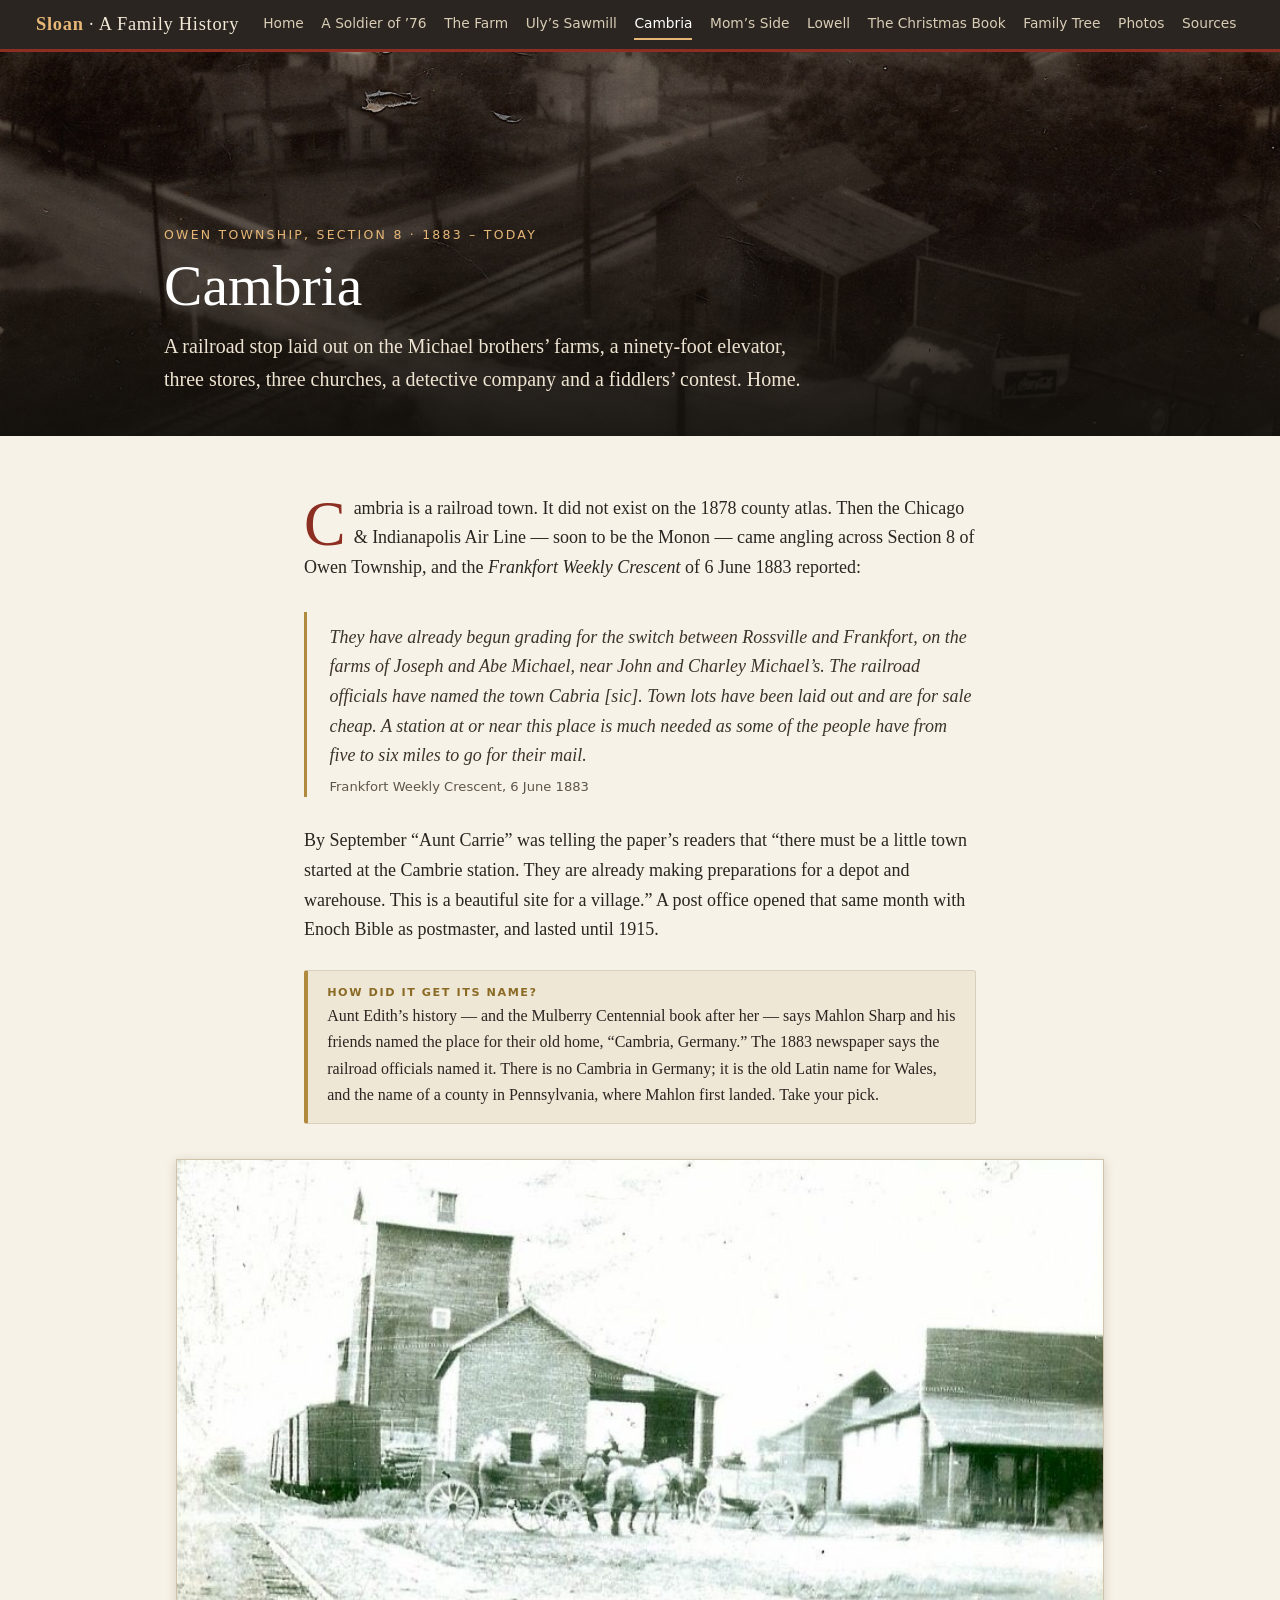
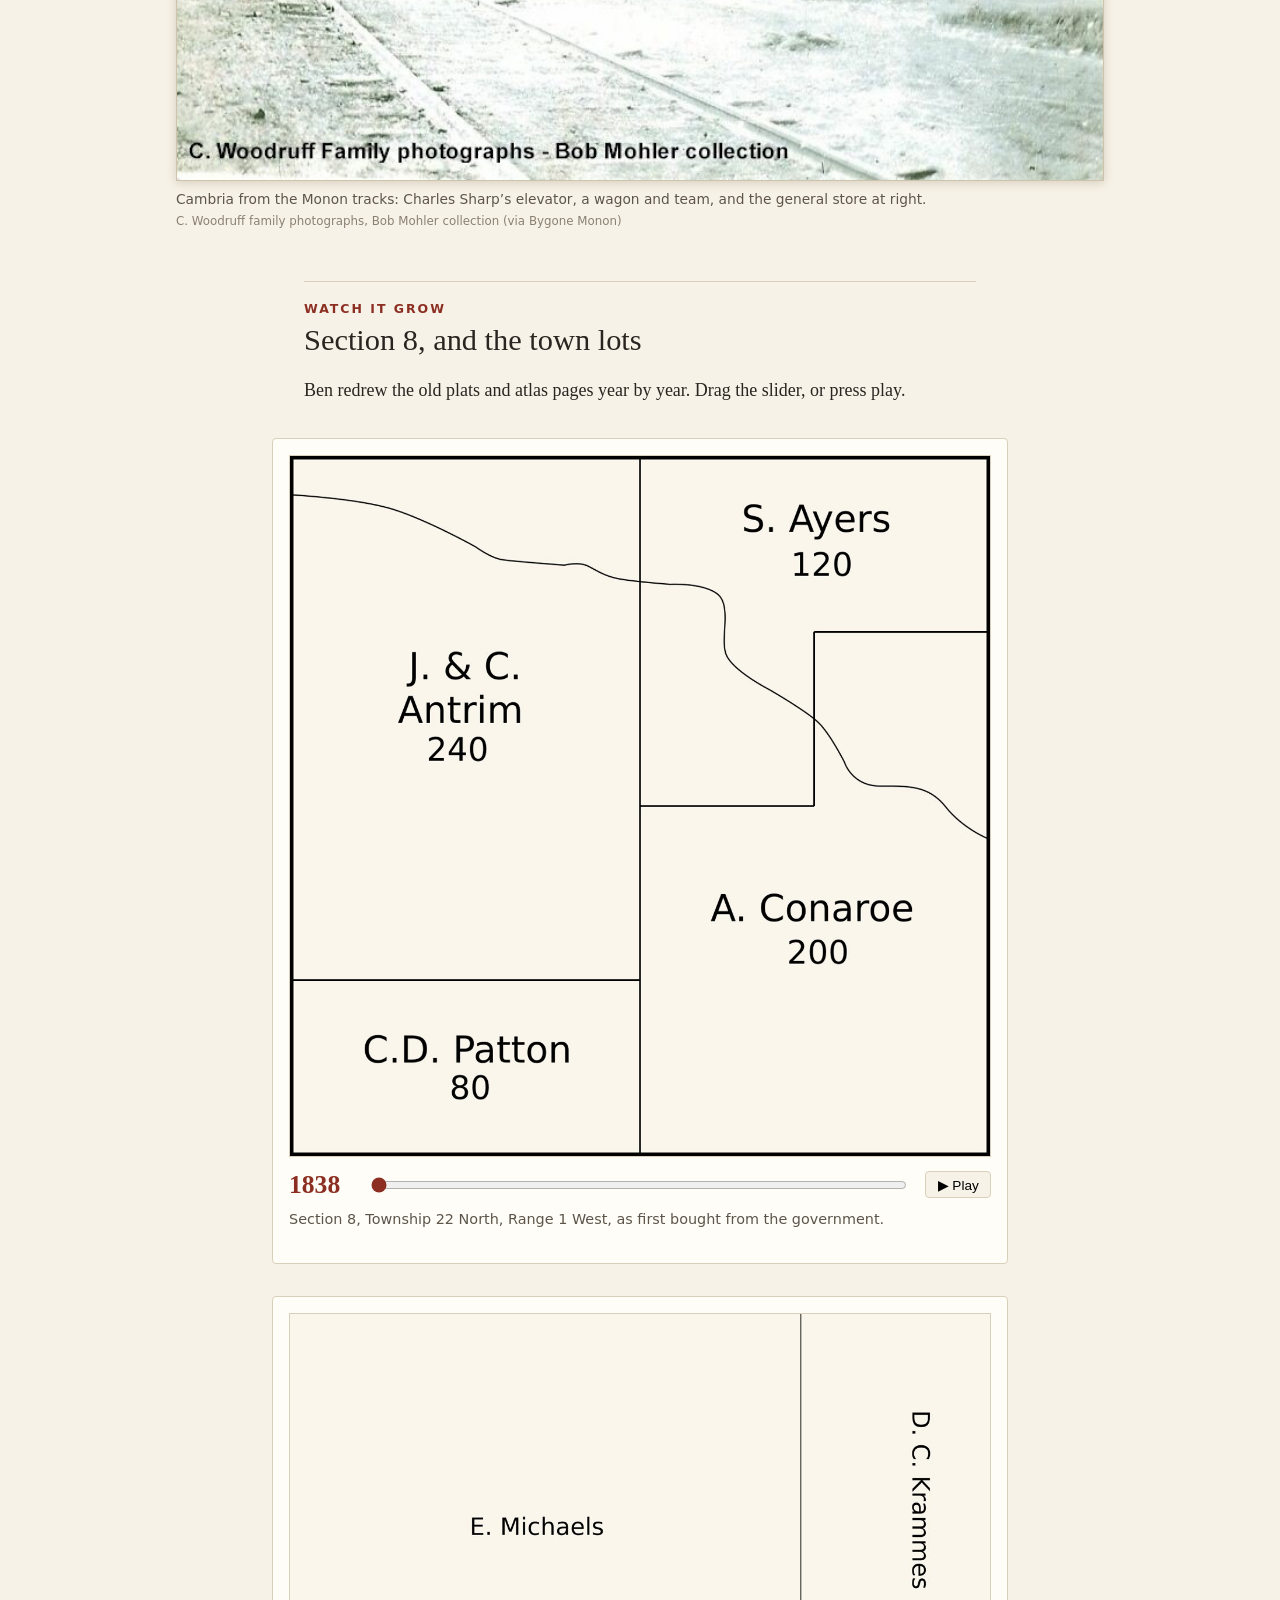
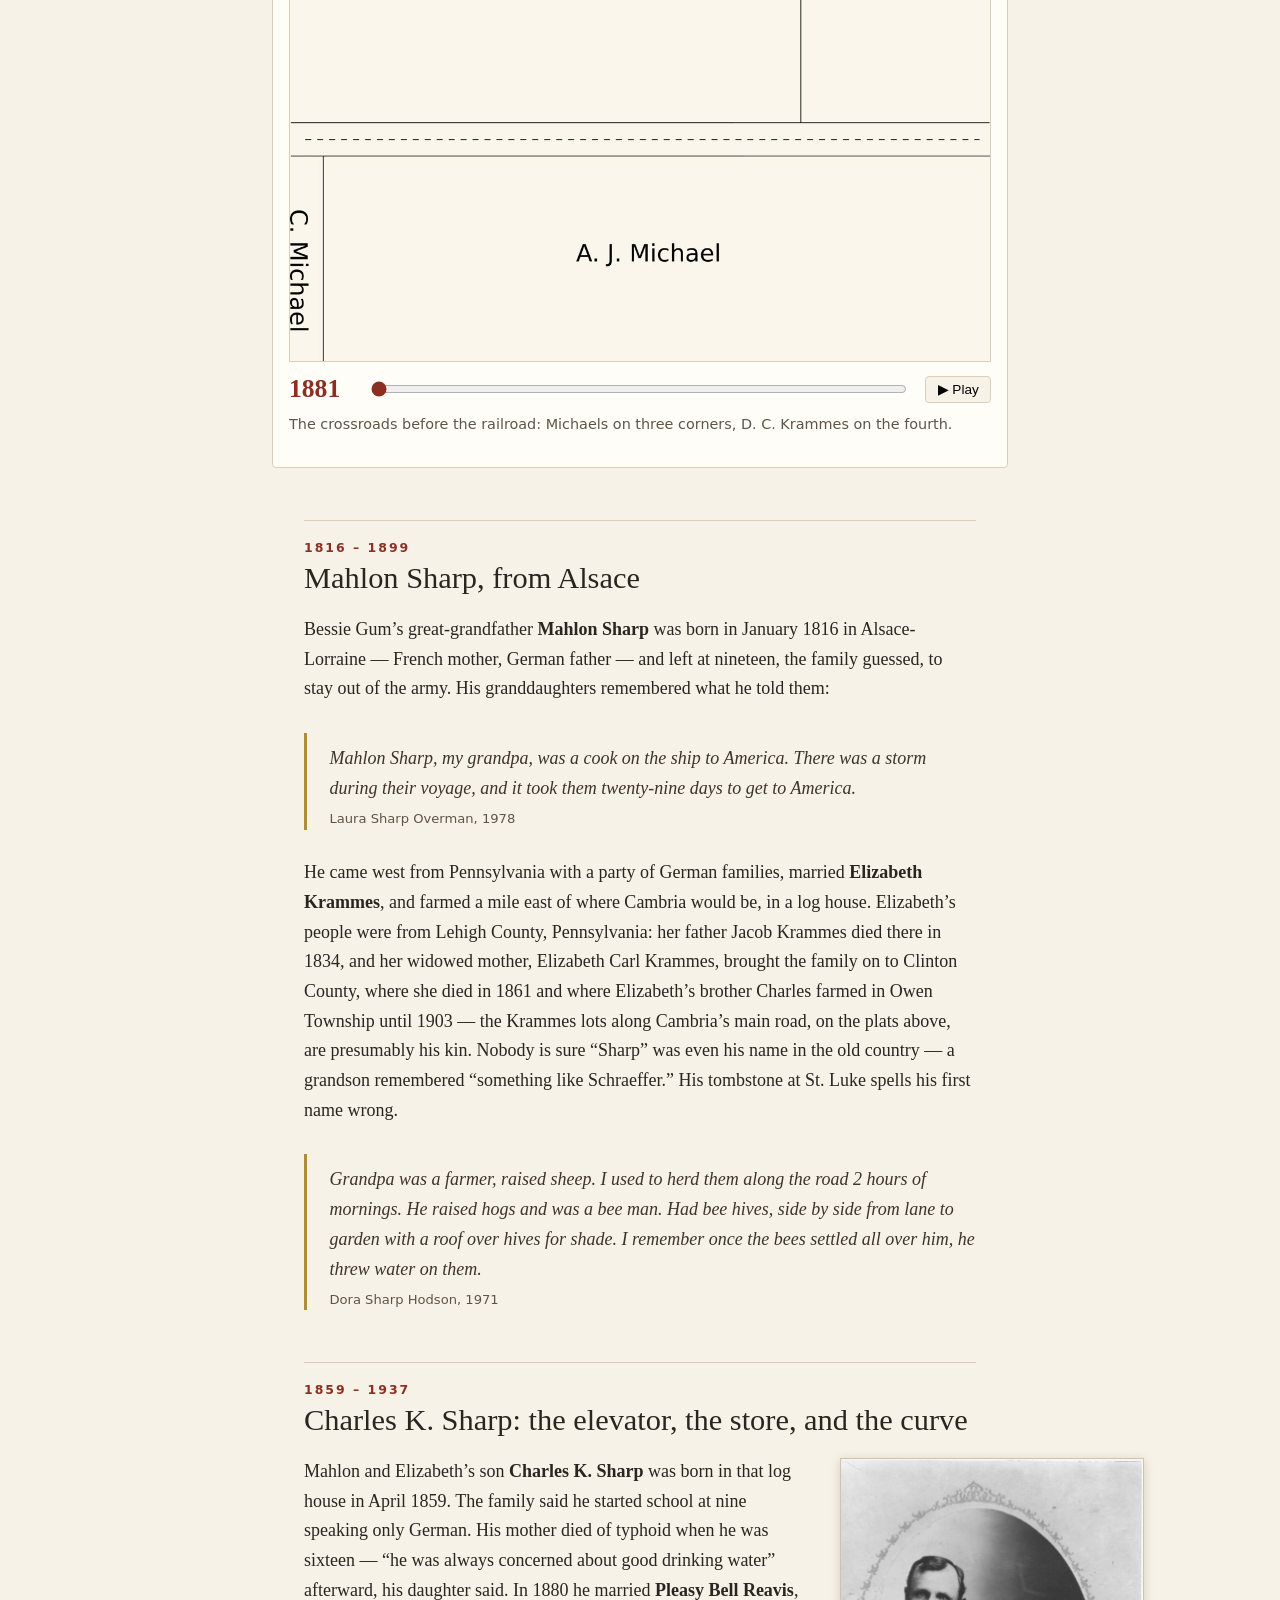
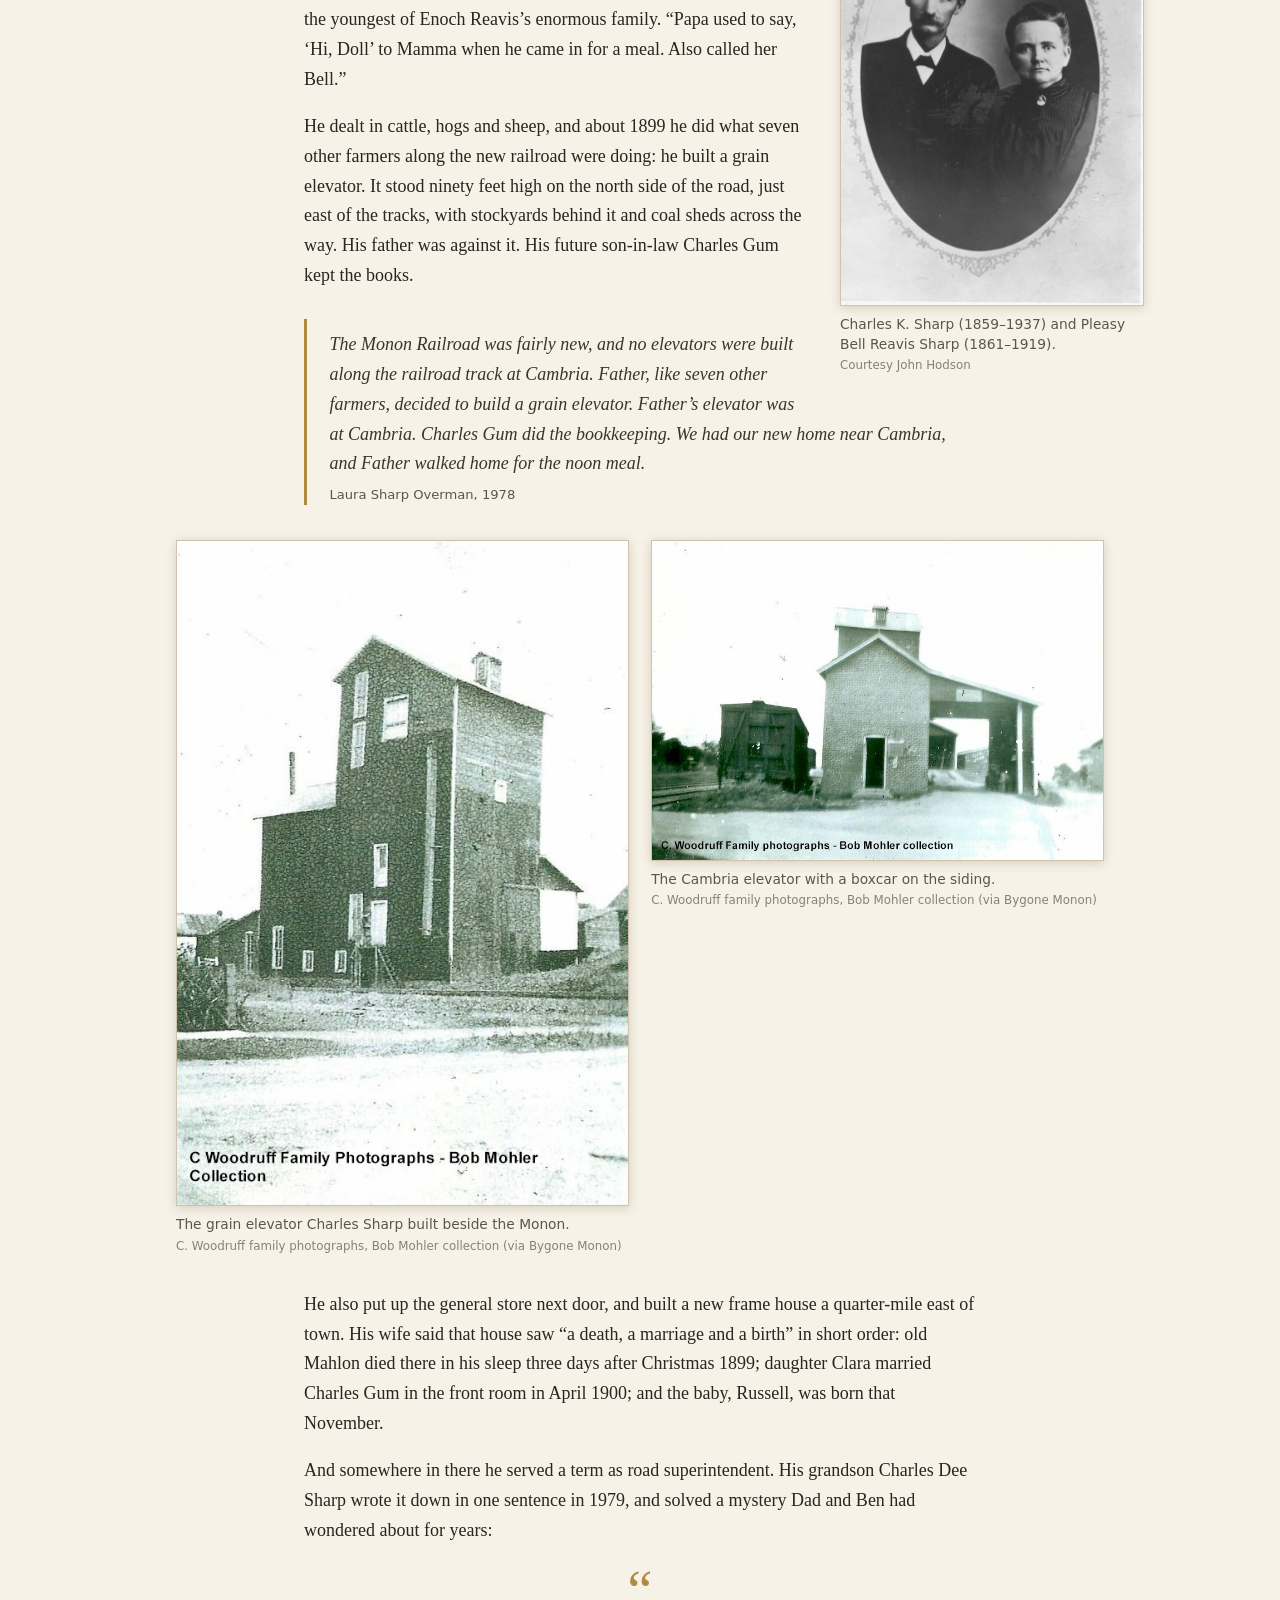
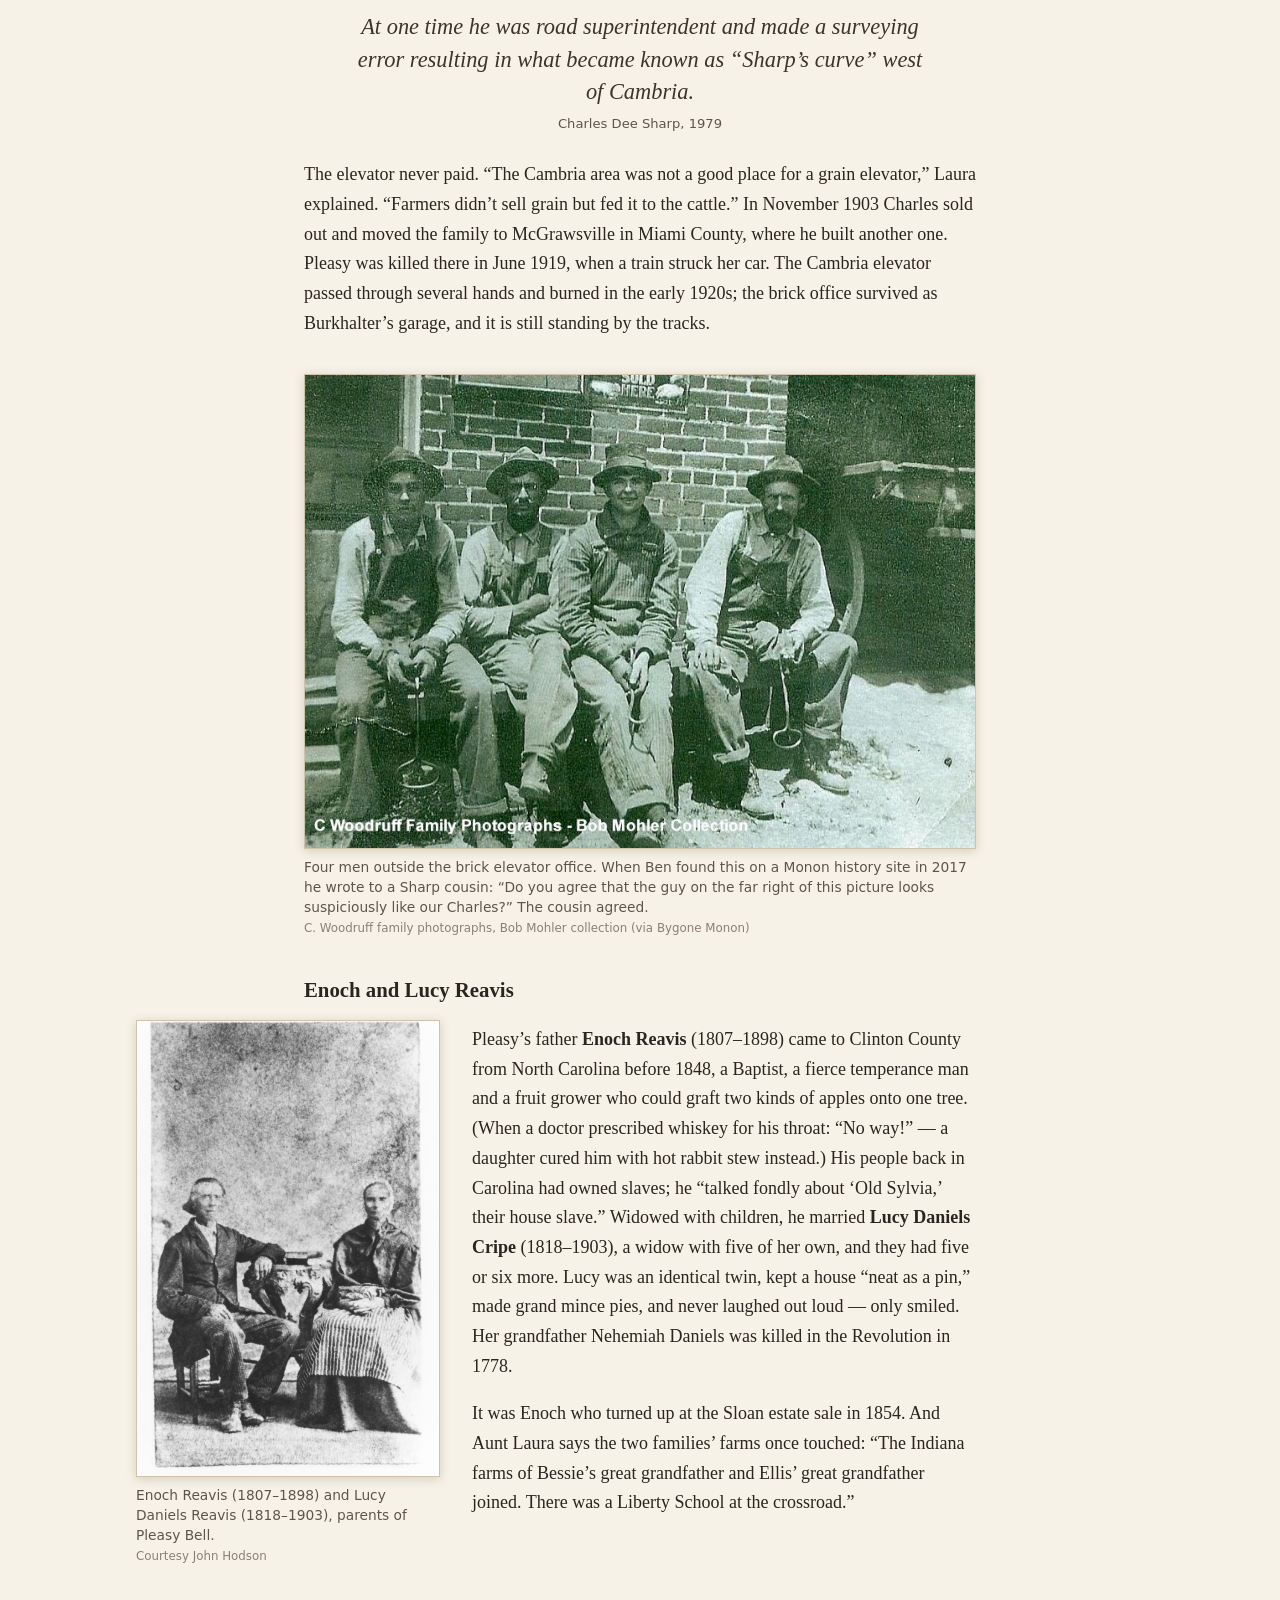
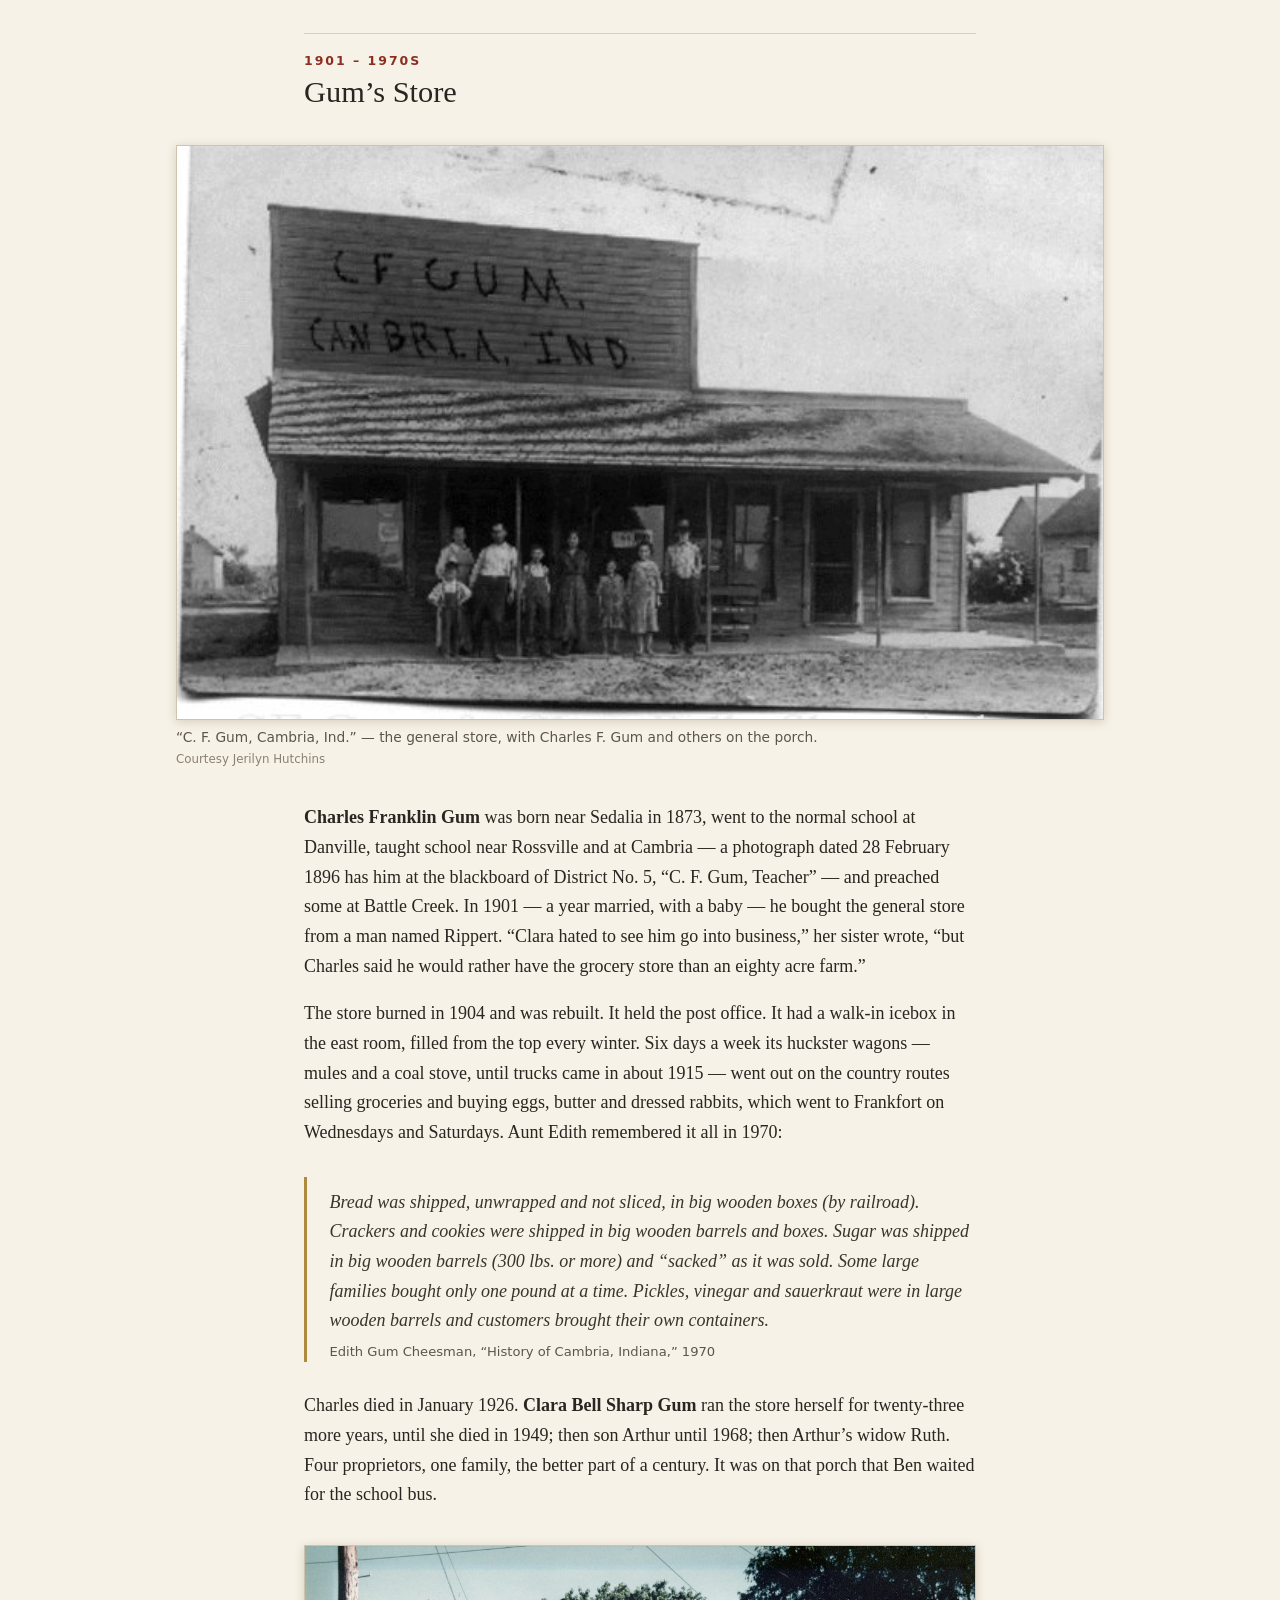
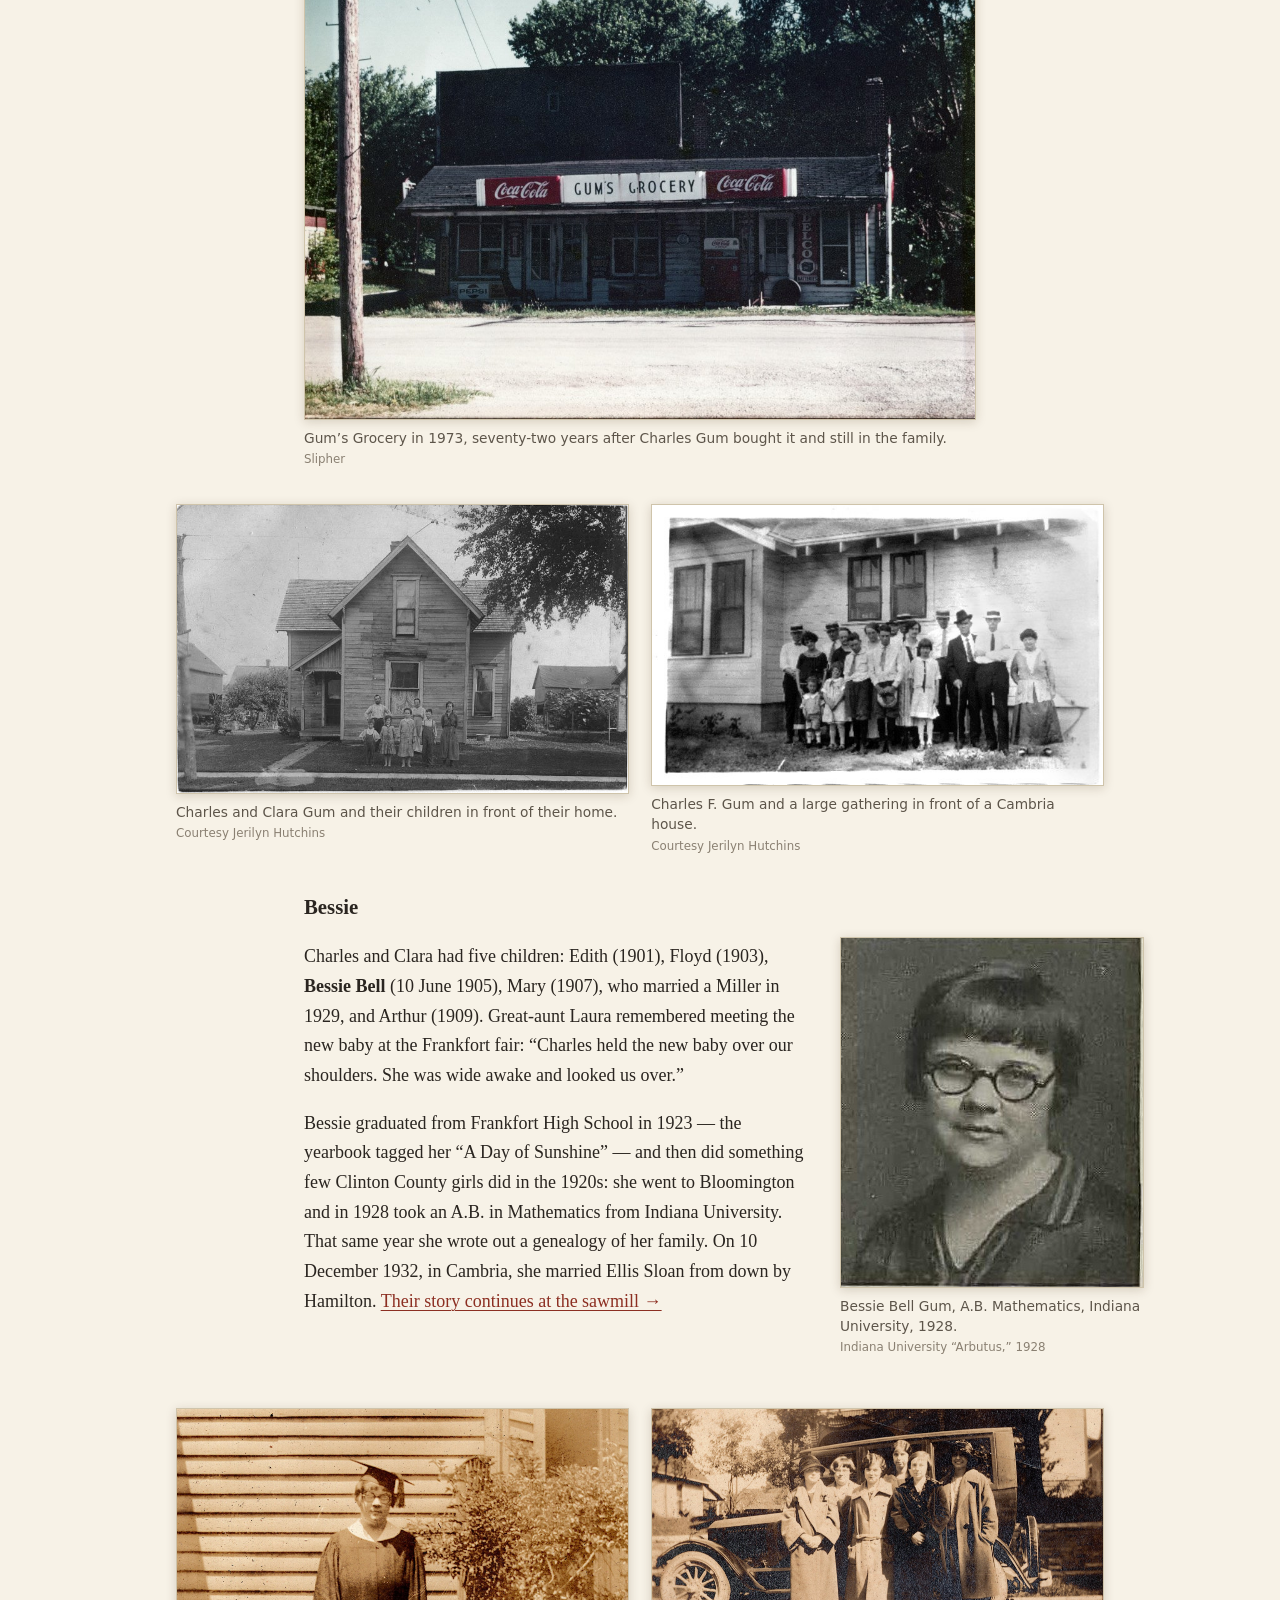
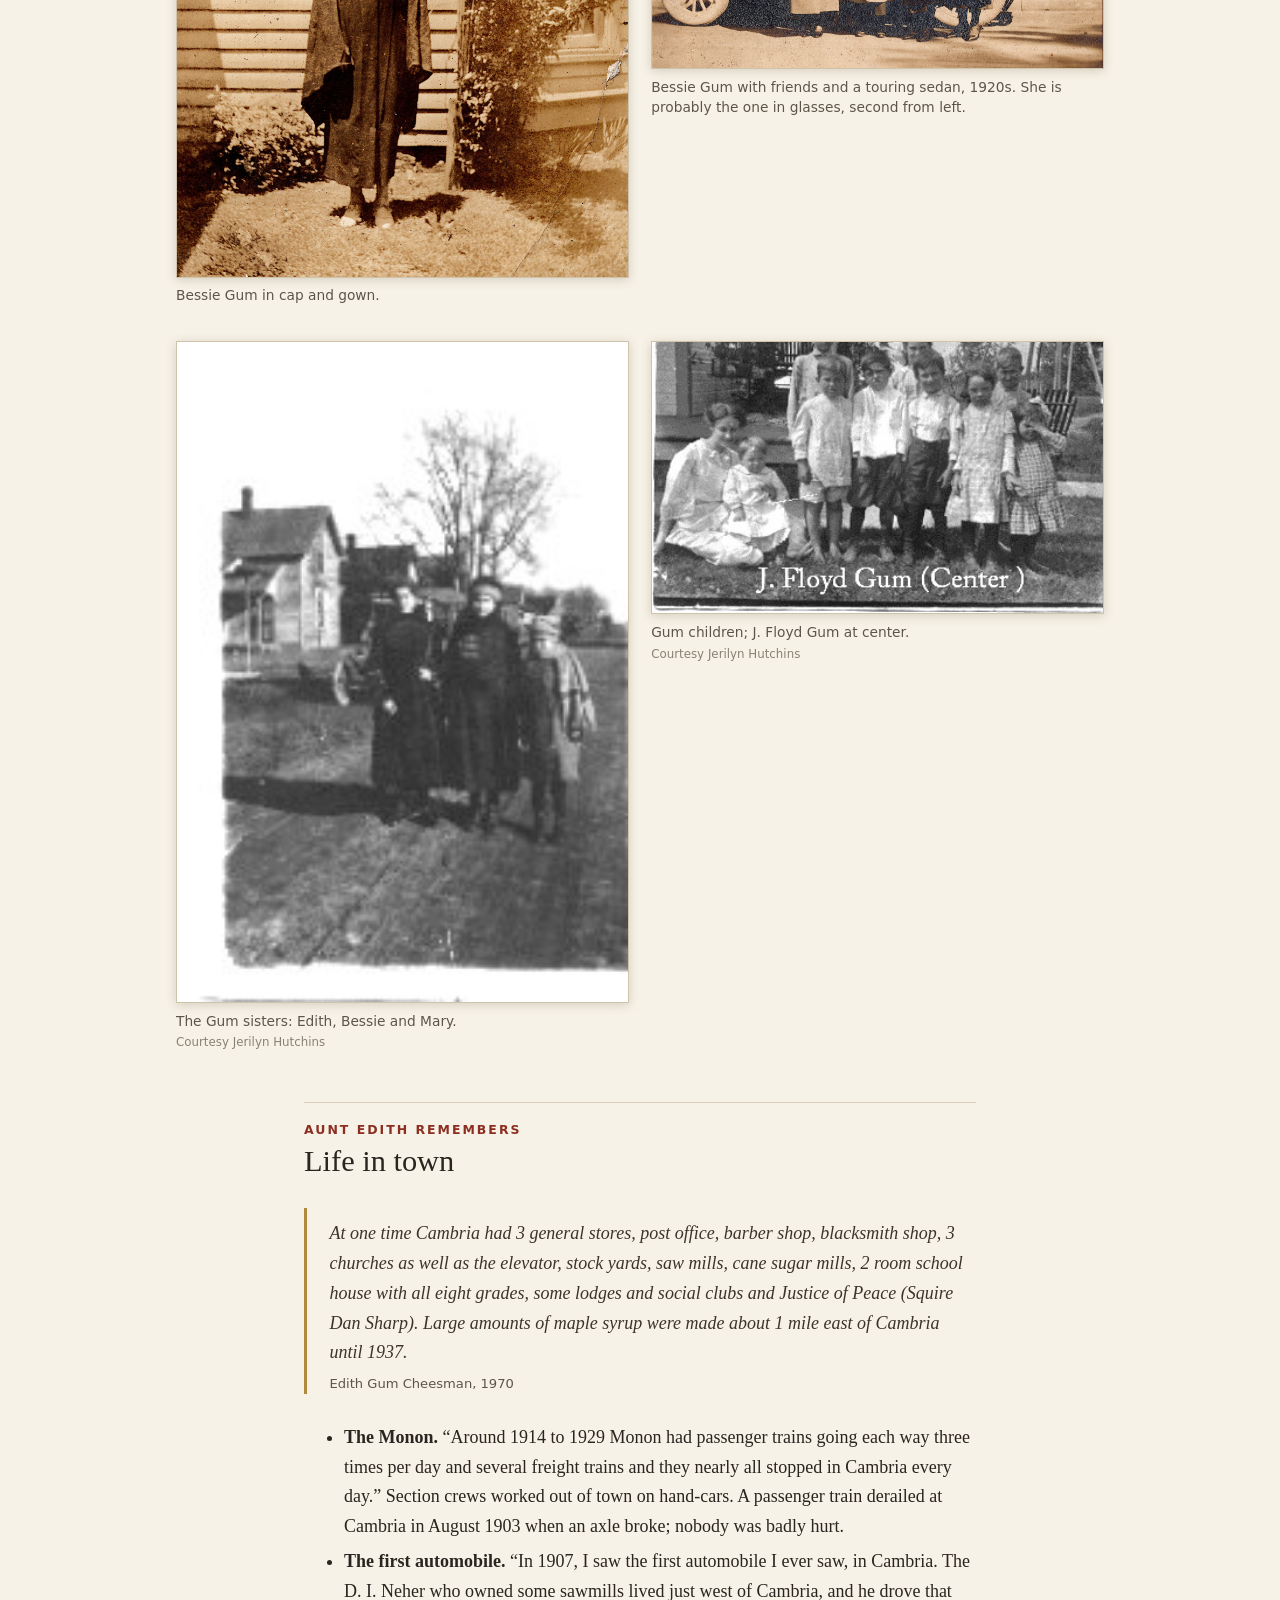
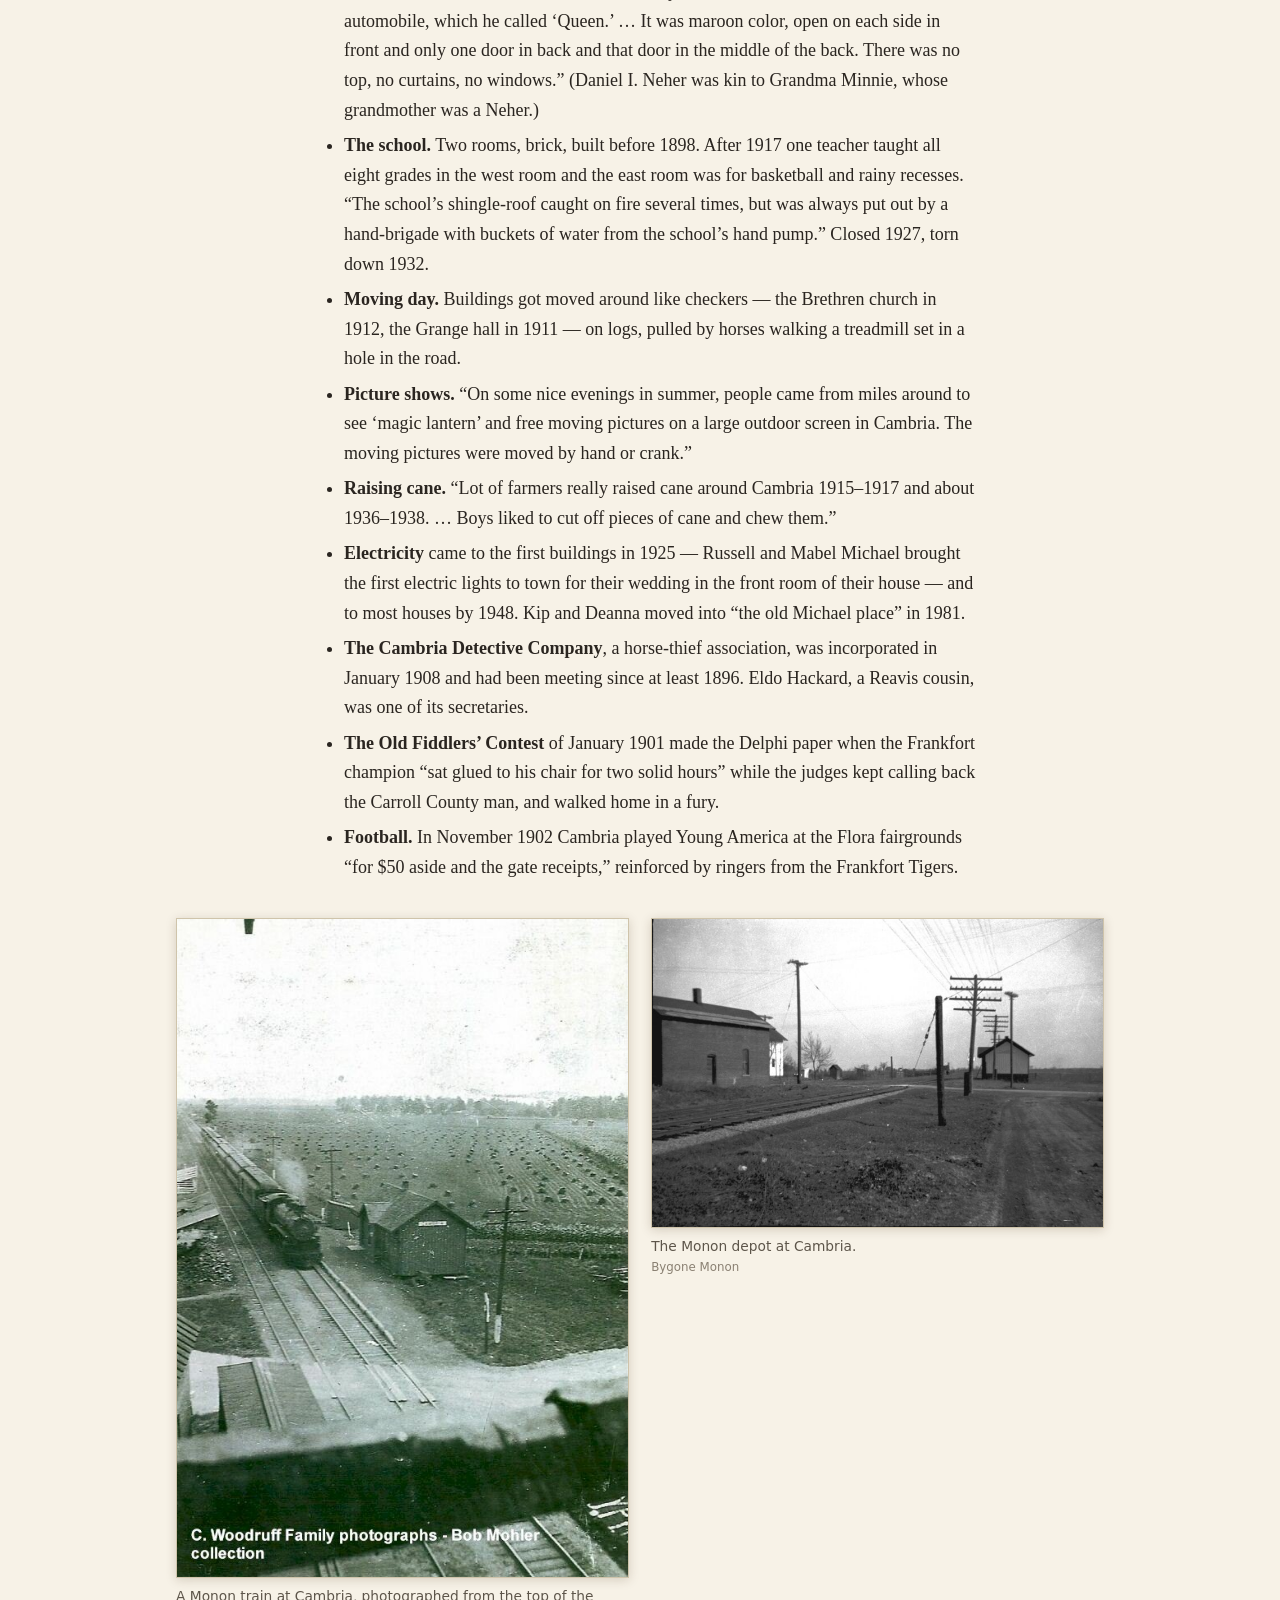
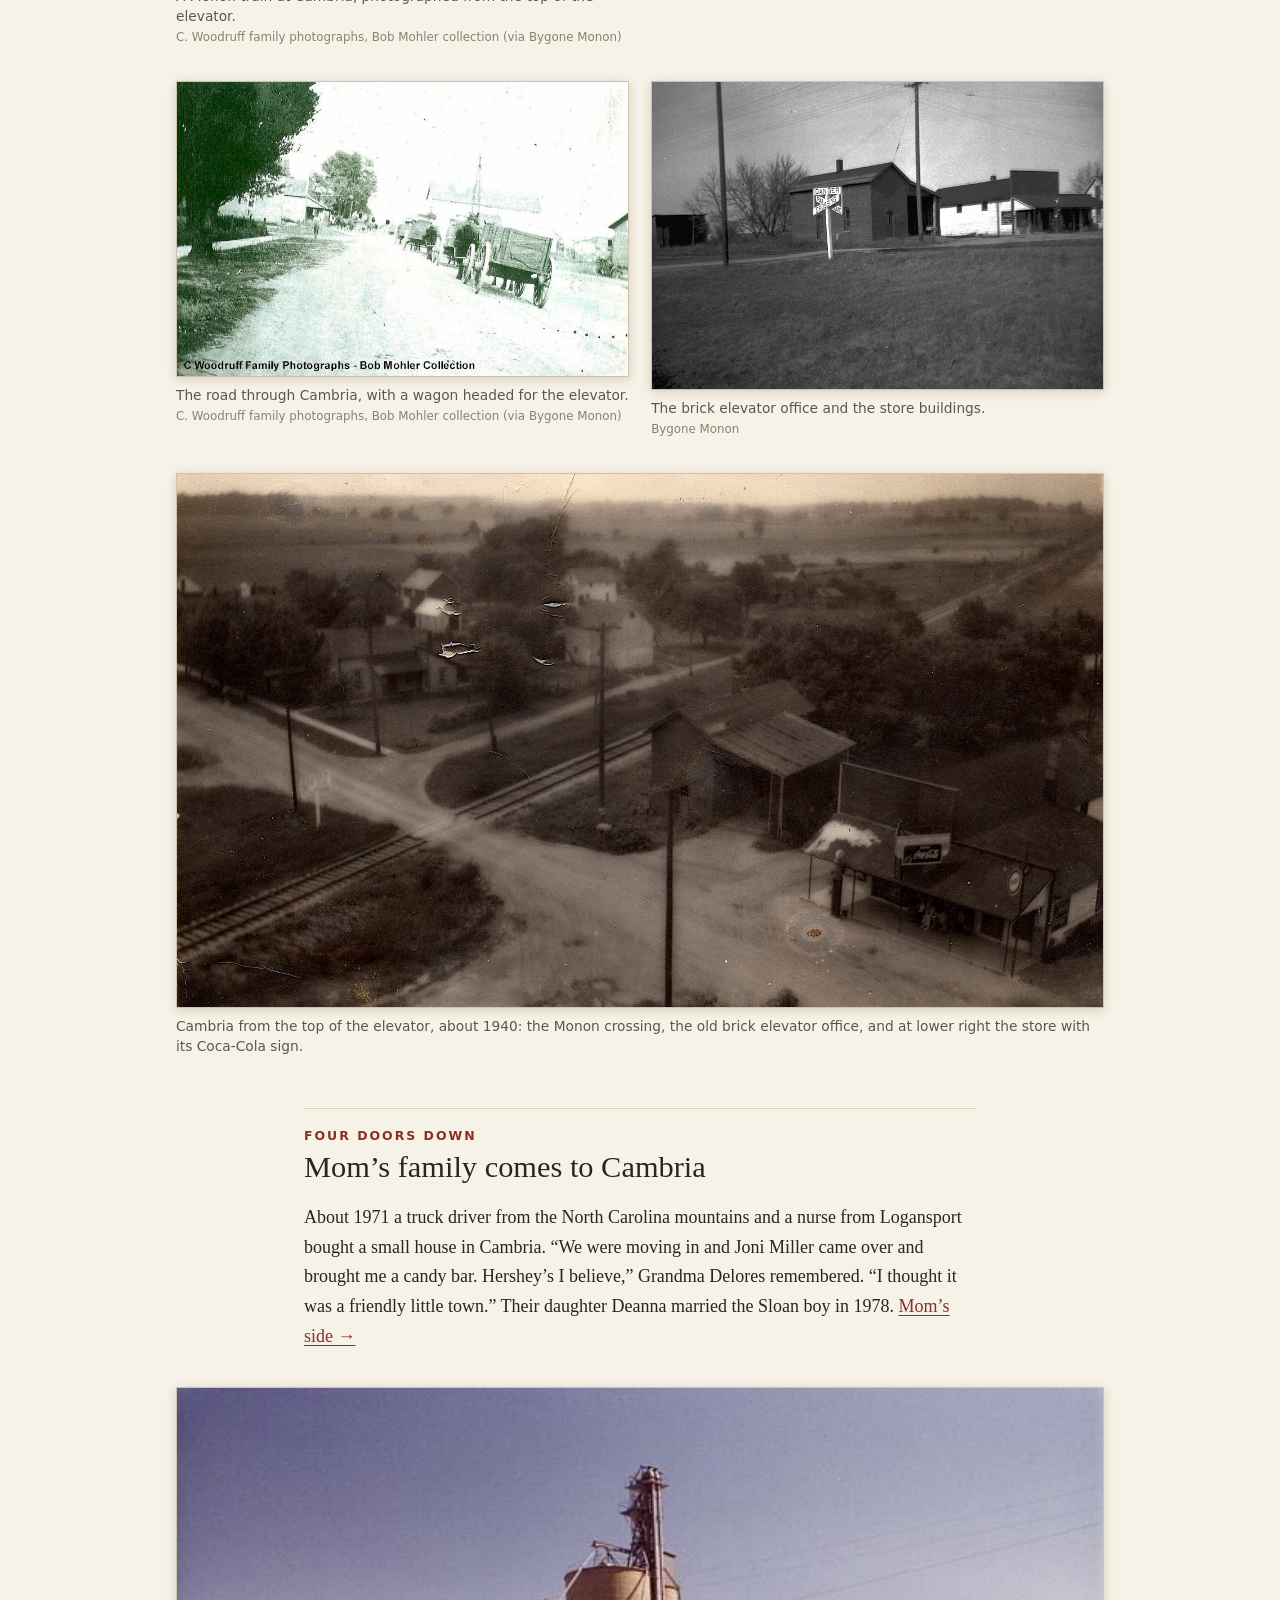
==== cambria.html @ 34e48b0c "Torrence line: Ramsour's Mill, the two Revolutionary Adams, Ann Bonar's tavern and estate; Hugh of L" ====
<!doctype html>
<html lang="en"><head><meta charset="utf-8"><meta name="robots" content="noindex, nofollow"><meta name="viewport" content="width=device-width, initial-scale=1">
<title>Cambria · The Sloans of Cambria</title>
<link rel="stylesheet" href="css/style.css?v=1790881343"></head>
<body>
<div class="site-head"><div class="wrap"><a class="brand" href="index.html"><b>Sloan</b> · A Family History</a><nav class="site-nav"><a href="index.html">Home</a><a href="south-carolina.html">A Soldier of ’76</a><a href="pioneers.html">The Farm</a><a href="sawmill.html">Uly’s Sawmill</a><a href="cambria.html" class=on>Cambria</a><a href="moms-side.html">Mom’s Side</a><a href="lowell.html">Lowell</a><a href="christmas-book.html">The Christmas Book</a><a href="tree.html">Family Tree</a><a href="gallery.html">Photos</a><a href="sources.html">Sources</a></nav></div></div>
<header class="hero " style="background-image:url('img/cambria-1940.jpg');background-position:center 55%"><div class="inner"><p class="kicker">Owen Township, Section 8 · 1883 – today</p><h1>Cambria</h1><p class="lede">A railroad stop laid out on the Michael brothers’ farms, a ninety-foot elevator, three stores, three churches, a detective company and a fiddlers’ contest. Home.</p></div></header>
<main><div class="article">
<p class="drop">Cambria is a railroad town. It did not exist on the 1878 county atlas. Then the Chicago &amp; Indianapolis Air Line — soon to be the Monon — came angling across Section 8 of Owen Township, and the <i>Frankfort Weekly Crescent</i> of 6 June 1883 reported:</p>

<blockquote><p>They have already begun grading for the switch between Rossville and Frankfort, on the farms of Joseph and Abe Michael, near John and Charley Michael’s. The railroad officials have named the town Cabria [sic]. Town lots have been laid out and are for sale cheap. A station at or near this place is much needed as some of the people have from five to six miles to go for their mail.</p>
<cite>Frankfort Weekly Crescent, 6 June 1883</cite></blockquote>

<p>By September “Aunt Carrie” was telling the paper’s readers that “there must be a little town started at the Cambrie station. They are already making preparations for a depot and warehouse. This is a beautiful site for a village.” A post office opened that same month with Enoch Bible as postmaster, and lasted until 1915.</p>

<div class="note legend"><b class="tag">How did it get its name?</b>Aunt Edith’s history — and the Mulberry Centennial book after her — says Mahlon Sharp and his friends named the place for their old home, “Cambria, Germany.” The 1883 newspaper says the railroad officials named it. There is no Cambria in Germany; it is the old Latin name for Wales, and the name of a county in Pennsylvania, where Mahlon first landed. Take your pick.</div>

<figure class="wide"><img src="img/cambria-elevator-street.jpg" data-full="img/cambria-elevator-street.jpg" alt="Cambria from the Monon tracks: Charles Sharp’s elevator, a wagon and team, and the general store at right." loading="lazy"><figcaption>Cambria from the Monon tracks: Charles Sharp’s elevator, a wagon and team, and the general store at right.<span class="credit">C. Woodruff family photographs, Bob Mohler collection (via Bygone Monon)</span></figcaption></figure>

<h2><span class="yr">Watch it grow</span>Section 8, and the town lots</h2>
<p>Ben redrew the old plats and atlas pages year by year. Drag the slider, or press play.</p>

<div class="timeview" data-frames='[{"y":"1838","src":"img/maps/section-1838.jpg","t":"Section 8, Township 22 North, Range 1 West, as first bought from the government."},{"y":"1865","src":"img/maps/section-1865.jpg","t":"A generation of farming. No railroad, no town."},{"y":"1878","src":"img/maps/section-1878.jpg","t":"The 1878 atlas: still nothing at the crossroads."},{"y":"1881","src":"img/maps/section-1881.jpg","t":"1881: E. Michaels, D. C. Krammes and A. J. Michael own the ground where the town will be. D. H. Sharp has 80 acres just east."},{"y":"1882","src":"img/maps/section-1882.jpg","t":"1882: the railroad cuts diagonally across the Michael farms."},{"y":"1883","src":"img/maps/section-1883.jpg","t":"1883: the line opens. G. Stinebaugh has bought the A. J. Michael farm south of the road."},{"y":"1884","src":"img/maps/section-1884.jpg","t":"1884: the first small lots appear at the crossing — E. Bible, D. A. Krammes, F. A. Stinebaugh — and D. H. Sharp has bought 40 acres northwest of it."},{"y":"1885","src":"img/maps/section-1885.jpg","t":"1885: the platted town block (in red) shows up west of the tracks."},{"y":"1903","src":"img/maps/section-1903.jpg","t":"The 1903 atlas: C. Sharp owns 80 acres east of town and another 40 to the northeast; D. I. Neher, the sawmill man with the first automobile in the county, is on the west side."}]'></div>

<div class="timeview" data-frames='[{"y":"1881","src":"img/maps/plat-1881.jpg","t":"The crossroads before the railroad: Michaels on three corners, D. C. Krammes on the fourth."},{"y":"1882","src":"img/maps/plat-1882.jpg","t":"The railroad arrives."},{"y":"1883","src":"img/maps/plat-1883.jpg","t":"G. Stinebaugh and E. Bible have bought in south of the road."},{"y":"1884","src":"img/maps/plat-1884.jpg","t":"The first town lots: E. Michael, D. A. Krammes, and F. A. Stinebaugh’s wedge along the tracks. D. H. Sharp owns the northwest corner."},{"y":"1885","src":"img/maps/plat-1885.jpg","t":"The platted lots (red) west of the tracks. D. H. Sharp holds most of them; J. Michael, J. Cripe and H. Michael have bought the first few."},{"y":"1886","src":"img/maps/plat-1886.jpg","t":"S. Short’s stock lot goes in north of the road; S. Watson and H. Neher buy lots."},{"y":"1887","src":"img/maps/plat-1887.jpg","t":"A row of Krammes family lots fills in along the north side of the road, east of the tracks."},{"y":"1888","src":"img/maps/plat-1888.jpg","t":"1888: V. Alexander, grocer and postmaster; D. Siegfried, brick mason; E. Bible, farmer and store owner; a row of Krammes carpenters along the road — and D. H. Sharp (probably “Squire Dan,” Charles Sharp’s half-brother) owning lots all over town."}]'></div>

<h2><span class="yr">1816 – 1899</span>Mahlon Sharp, from Alsace</h2>

<p>Bessie Gum’s great-grandfather <b>Mahlon Sharp</b> was born in January 1816 in Alsace-Lorraine — French mother, German father — and left at nineteen, the family guessed, to stay out of the army. His granddaughters remembered what he told them:</p>

<blockquote><p>Mahlon Sharp, my grandpa, was a cook on the ship to America. There was a storm during their voyage, and it took them twenty-nine days to get to America.</p>
<cite>Laura Sharp Overman, 1978</cite></blockquote>

<p>He came west from Pennsylvania with a party of German families, married <b>Elizabeth Krammes</b>, and farmed a mile east of where Cambria would be, in a log house. Elizabeth’s people were from Lehigh County, Pennsylvania: her father Jacob Krammes died there in 1834, and her widowed mother, Elizabeth Carl Krammes, brought the family on to Clinton County, where she died in 1861 and where Elizabeth’s brother Charles farmed in Owen Township until 1903 — the Krammes lots along Cambria’s main road, on the plats above, are presumably his kin. Nobody is sure “Sharp” was even his name in the old country — a grandson remembered “something like Schraeffer.” His tombstone at St. Luke spells his first name wrong.</p>

<blockquote><p>Grandpa was a farmer, raised sheep. I used to herd them along the road 2 hours of mornings. He raised hogs and was a bee man. Had bee hives, side by side from lane to garden with a roof over hives for shade. I remember once the bees settled all over him, he threw water on them.</p>
<cite>Dora Sharp Hodson, 1971</cite></blockquote>

<h2><span class="yr">1859 – 1937</span>Charles K. Sharp: the elevator, the store, and the curve</h2>

<figure class="right"><img src="img/sharp-couple.jpg" data-full="img/sharp-couple.jpg" alt="Charles K. Sharp (1859–1937) and Pleasy Bell Reavis Sharp (1861–1919)." loading="lazy"><figcaption>Charles K. Sharp (1859–1937) and Pleasy Bell Reavis Sharp (1861–1919).<span class="credit">Courtesy John Hodson</span></figcaption></figure>

<p>Mahlon and Elizabeth’s son <b>Charles K. Sharp</b> was born in that log house in April 1859. The family said he started school at nine speaking only German. His mother died of typhoid when he was sixteen — “he was always concerned about good drinking water” afterward, his daughter said. In 1880 he married <b>Pleasy Bell Reavis</b>, the youngest of Enoch Reavis’s enormous family. “Papa used to say, ‘Hi, Doll’ to Mamma when he came in for a meal. Also called her Bell.”</p>

<p>He dealt in cattle, hogs and sheep, and about 1899 he did what seven other farmers along the new railroad were doing: he built a grain elevator. It stood ninety feet high on the north side of the road, just east of the tracks, with stockyards behind it and coal sheds across the way. His father was against it. His future son-in-law Charles Gum kept the books.</p>

<blockquote><p>The Monon Railroad was fairly new, and no elevators were built along the railroad track at Cambria. Father, like seven other farmers, decided to build a grain elevator. Father’s elevator was at Cambria. Charles Gum did the bookkeeping. We had our new home near Cambria, and Father walked home for the noon meal.</p>
<cite>Laura Sharp Overman, 1978</cite></blockquote>

<div class="pair"><figure class=""><img src="img/cambria-elevator-tall.jpg" data-full="img/cambria-elevator-tall.jpg" alt="The grain elevator Charles Sharp built beside the Monon." loading="lazy"><figcaption>The grain elevator Charles Sharp built beside the Monon.<span class="credit">C. Woodruff family photographs, Bob Mohler collection (via Bygone Monon)</span></figcaption></figure><figure class=""><img src="img/cambria-elevator.jpg" data-full="img/cambria-elevator.jpg" alt="The Cambria elevator with a boxcar on the siding." loading="lazy"><figcaption>The Cambria elevator with a boxcar on the siding.<span class="credit">C. Woodruff family photographs, Bob Mohler collection (via Bygone Monon)</span></figcaption></figure></div>

<p>He also put up the general store next door, and built a new frame house a quarter-mile east of town. His wife said that house saw “a death, a marriage and a birth” in short order: old Mahlon died there in his sleep three days after Christmas 1899; daughter Clara married Charles Gum in the front room in April 1900; and the baby, Russell, was born that November.</p>

<p>And somewhere in there he served a term as road superintendent. His grandson Charles Dee Sharp wrote it down in one sentence in 1979, and solved a mystery Dad and Ben had wondered about for years:</p>

<blockquote class="big">At one time he was road superintendent and made a surveying error resulting in what became known as “Sharp’s curve” west of Cambria.<cite>Charles Dee Sharp, 1979</cite></blockquote>

<p>The elevator never paid. “The Cambria area was not a good place for a grain elevator,” Laura explained. “Farmers didn’t sell grain but fed it to the cattle.” In November 1903 Charles sold out and moved the family to McGrawsville in Miami County, where he built another one. Pleasy was killed there in June 1919, when a train struck her car. The Cambria elevator passed through several hands and burned in the early 1920s; the brick office survived as Burkhalter’s garage, and it is still standing by the tracks.</p>

<figure class=""><img src="img/cambria-elevator-men.jpg" data-full="img/cambria-elevator-men.jpg" alt="Four men outside the brick elevator office. When Ben found this on a Monon history site in 2017 he wrote to a Sharp cousin: “Do you agree that the guy on the far right of this picture looks suspiciously like our Charles?” The cousin agreed." loading="lazy"><figcaption>Four men outside the brick elevator office. When Ben found this on a Monon history site in 2017 he wrote to a Sharp cousin: “Do you agree that the guy on the far right of this picture looks suspiciously like our Charles?” The cousin agreed.<span class="credit">C. Woodruff family photographs, Bob Mohler collection (via Bygone Monon)</span></figcaption></figure>

<h3>Enoch and Lucy Reavis</h3>
<figure class="left"><img src="img/reavis-couple.jpg" data-full="img/reavis-couple.jpg" alt="Enoch Reavis (1807–1898) and Lucy Daniels Reavis (1818–1903), parents of Pleasy Bell." loading="lazy"><figcaption>Enoch Reavis (1807–1898) and Lucy Daniels Reavis (1818–1903), parents of Pleasy Bell.<span class="credit">Courtesy John Hodson</span></figcaption></figure>
<p>Pleasy’s father <b>Enoch Reavis</b> (1807–1898) came to Clinton County from North Carolina before 1848, a Baptist, a fierce temperance man and a fruit grower who could graft two kinds of apples onto one tree. (When a doctor prescribed whiskey for his throat: “No way!” — a daughter cured him with hot rabbit stew instead.) His people back in Carolina had owned slaves; he “talked fondly about ‘Old Sylvia,’ their house slave.” Widowed with children, he married <b>Lucy Daniels Cripe</b> (1818–1903), a widow with five of her own, and they had five or six more. Lucy was an identical twin, kept a house “neat as a pin,” made grand mince pies, and never laughed out loud — only smiled. Her grandfather Nehemiah Daniels was killed in the Revolution in 1778.</p>
<p>It was Enoch who turned up at the Sloan estate sale in 1854. And Aunt Laura says the two families’ farms once touched: “The Indiana farms of Bessie’s great grandfather and Ellis’ great grandfather joined. There was a Liberty School at the crossroad.”</p>
<div class="clear"></div>

<h2><span class="yr">1901 – 1970s</span>Gum’s Store</h2>

<figure class="wide"><img src="img/gum-store.jpg" data-full="img/gum-store.jpg" alt="“C. F. Gum, Cambria, Ind.” — the general store, with Charles F. Gum and others on the porch." loading="lazy"><figcaption>“C. F. Gum, Cambria, Ind.” — the general store, with Charles F. Gum and others on the porch.<span class="credit">Courtesy Jerilyn Hutchins</span></figcaption></figure>

<p><b>Charles Franklin Gum</b> was born near Sedalia in 1873, went to the normal school at Danville, taught school near Rossville and at Cambria — a photograph dated 28 February 1896 has him at the blackboard of District No. 5, “C. F. Gum, Teacher” — and preached some at Battle Creek. In 1901 — a year married, with a baby — he bought the general store from a man named Rippert. “Clara hated to see him go into business,” her sister wrote, “but Charles said he would rather have the grocery store than an eighty acre farm.”</p>

<p>The store burned in 1904 and was rebuilt. It held the post office. It had a walk-in icebox in the east room, filled from the top every winter. Six days a week its huckster wagons — mules and a coal stove, until trucks came in about 1915 — went out on the country routes selling groceries and buying eggs, butter and dressed rabbits, which went to Frankfort on Wednesdays and Saturdays. Aunt Edith remembered it all in 1970:</p>

<blockquote><p>Bread was shipped, unwrapped and not sliced, in big wooden boxes (by railroad). Crackers and cookies were shipped in big wooden barrels and boxes. Sugar was shipped in big wooden barrels (300 lbs. or more) and “sacked” as it was sold. Some large families bought only one pound at a time. Pickles, vinegar and sauerkraut were in large wooden barrels and customers brought their own containers.</p>
<cite>Edith Gum Cheesman, “History of Cambria, Indiana,” 1970</cite></blockquote>

<p>Charles died in January 1926. <b>Clara Bell Sharp Gum</b> ran the store herself for twenty-three more years, until she died in 1949; then son Arthur until 1968; then Arthur’s widow Ruth. Four proprietors, one family, the better part of a century. It was on that porch that Ben waited for the school bus.</p>

<figure class=""><img src="img/gums-grocery-1973.jpg" data-full="img/gums-grocery-1973.jpg" alt="Gum’s Grocery in 1973, seventy-two years after Charles Gum bought it and still in the family." loading="lazy"><figcaption>Gum’s Grocery in 1973, seventy-two years after Charles Gum bought it and still in the family.<span class="credit">Slipher</span></figcaption></figure>

<div class="pair"><figure class=""><img src="img/charles-clara-kids.jpg" data-full="img/charles-clara-kids.jpg" alt="Charles and Clara Gum and their children in front of their home." loading="lazy"><figcaption>Charles and Clara Gum and their children in front of their home.<span class="credit">Courtesy Jerilyn Hutchins</span></figcaption></figure><figure class=""><img src="img/gum-family-house.jpg" data-full="img/gum-family-house.jpg" alt="Charles F. Gum and a large gathering in front of a Cambria house." loading="lazy"><figcaption>Charles F. Gum and a large gathering in front of a Cambria house.<span class="credit">Courtesy Jerilyn Hutchins</span></figcaption></figure></div>

<h3>Bessie</h3>
<figure class="small right"><img src="img/bessie-portrait.jpg" data-full="img/bessie-portrait.jpg" alt="Bessie Bell Gum, A.B. Mathematics, Indiana University, 1928." loading="lazy"><figcaption>Bessie Bell Gum, A.B. Mathematics, Indiana University, 1928.<span class="credit">Indiana University “Arbutus,” 1928</span></figcaption></figure>
<p>Charles and Clara had five children: Edith (1901), Floyd (1903), <b>Bessie Bell</b> (10 June 1905), Mary (1907), who married a Miller in 1929, and Arthur (1909). Great-aunt Laura remembered meeting the new baby at the Frankfort fair: “Charles held the new baby over our shoulders. She was wide awake and looked us over.”</p>
<p>Bessie graduated from Frankfort High School in 1923 — the yearbook tagged her “A Day of Sunshine” — and then did something few Clinton County girls did in the 1920s: she went to Bloomington and in 1928 took an A.B. in Mathematics from Indiana University. That same year she wrote out a genealogy of her family. On 10 December 1932, in Cambria, she married Ellis Sloan from down by Hamilton. <a href="sawmill.html">Their story continues at the sawmill →</a></p>
<div class="clear"></div>
<div class="pair"><figure class=""><img src="img/bessie-graduate.jpg" data-full="img/bessie-graduate.jpg" alt="Bessie Gum in cap and gown." loading="lazy"><figcaption>Bessie Gum in cap and gown.</figcaption></figure><figure class=""><img src="img/bessie-friends.jpg" data-full="img/bessie-friends.jpg" alt="Bessie Gum with friends and a touring sedan, 1920s. She is probably the one in glasses, second from left." loading="lazy"><figcaption>Bessie Gum with friends and a touring sedan, 1920s. She is probably the one in glasses, second from left.</figcaption></figure></div>
<div class="pair"><figure class=""><img src="img/edith-bessie-mary.jpg" data-full="img/edith-bessie-mary.jpg" alt="The Gum sisters: Edith, Bessie and Mary." loading="lazy"><figcaption>The Gum sisters: Edith, Bessie and Mary.<span class="credit">Courtesy Jerilyn Hutchins</span></figcaption></figure><figure class=""><img src="img/floyd-gum.jpg" data-full="img/floyd-gum.jpg" alt="Gum children; J. Floyd Gum at center." loading="lazy"><figcaption>Gum children; J. Floyd Gum at center.<span class="credit">Courtesy Jerilyn Hutchins</span></figcaption></figure></div>

<h2><span class="yr">Aunt Edith remembers</span>Life in town</h2>

<blockquote><p>At one time Cambria had 3 general stores, post office, barber shop, blacksmith shop, 3 churches as well as the elevator, stock yards, saw mills, cane sugar mills, 2 room school house with all eight grades, some lodges and social clubs and Justice of Peace (Squire Dan Sharp). Large amounts of maple syrup were made about 1 mile east of Cambria until 1937.</p>
<cite>Edith Gum Cheesman, 1970</cite></blockquote>

<ul>
<li><b>The Monon.</b> “Around 1914 to 1929 Monon had passenger trains going each way three times per day and several freight trains and they nearly all stopped in Cambria every day.” Section crews worked out of town on hand-cars. A passenger train derailed at Cambria in August 1903 when an axle broke; nobody was badly hurt.</li>
<li><b>The first automobile.</b> “In 1907, I saw the first automobile I ever saw, in Cambria. The D. I. Neher who owned some sawmills lived just west of Cambria, and he drove that automobile, which he called ‘Queen.’ … It was maroon color, open on each side in front and only one door in back and that door in the middle of the back. There was no top, no curtains, no windows.” (Daniel I. Neher was kin to Grandma Minnie, whose grandmother was a Neher.)</li>
<li><b>The school.</b> Two rooms, brick, built before 1898. After 1917 one teacher taught all eight grades in the west room and the east room was for basketball and rainy recesses. “The school’s shingle-roof caught on fire several times, but was always put out by a hand-brigade with buckets of water from the school’s hand pump.” Closed 1927, torn down 1932.</li>
<li><b>Moving day.</b> Buildings got moved around like checkers — the Brethren church in 1912, the Grange hall in 1911 — on logs, pulled by horses walking a treadmill set in a hole in the road.</li>
<li><b>Picture shows.</b> “On some nice evenings in summer, people came from miles around to see ‘magic lantern’ and free moving pictures on a large outdoor screen in Cambria. The moving pictures were moved by hand or crank.”</li>
<li><b>Raising cane.</b> “Lot of farmers really raised cane around Cambria 1915–1917 and about 1936–1938. … Boys liked to cut off pieces of cane and chew them.”</li>
<li><b>Electricity</b> came to the first buildings in 1925 — Russell and Mabel Michael brought the first electric lights to town for their wedding in the front room of their house — and to most houses by 1948. Kip and Deanna moved into “the old Michael place” in 1981.</li>
<li><b>The Cambria Detective Company</b>, a horse-thief association, was incorporated in January 1908 and had been meeting since at least 1896. Eldo Hackard, a Reavis cousin, was one of its secretaries.</li>
<li><b>The Old Fiddlers’ Contest</b> of January 1901 made the Delphi paper when the Frankfort champion “sat glued to his chair for two solid hours” while the judges kept calling back the Carroll County man, and walked home in a fury.</li>
<li><b>Football.</b> In November 1902 Cambria played Young America at the Flora fairgrounds “for $50 aside and the gate receipts,” reinforced by ringers from the Frankfort Tigers.</li>
</ul>

<div class="pair"><figure class=""><img src="img/cambria-train-aerial.jpg" data-full="img/cambria-train-aerial.jpg" alt="A Monon train at Cambria, photographed from the top of the elevator." loading="lazy"><figcaption>A Monon train at Cambria, photographed from the top of the elevator.<span class="credit">C. Woodruff family photographs, Bob Mohler collection (via Bygone Monon)</span></figcaption></figure><figure class=""><img src="img/cambria-depot.jpg" data-full="img/cambria-depot.jpg" alt="The Monon depot at Cambria." loading="lazy"><figcaption>The Monon depot at Cambria.<span class="credit">Bygone Monon</span></figcaption></figure></div>
<div class="pair"><figure class=""><img src="img/cambria-street.jpg" data-full="img/cambria-street.jpg" alt="The road through Cambria, with a wagon headed for the elevator." loading="lazy"><figcaption>The road through Cambria, with a wagon headed for the elevator.<span class="credit">C. Woodruff family photographs, Bob Mohler collection (via Bygone Monon)</span></figcaption></figure><figure class=""><img src="img/cambria-crossing-3.jpg" data-full="img/cambria-crossing-3.jpg" alt="The brick elevator office and the store buildings." loading="lazy"><figcaption>The brick elevator office and the store buildings.<span class="credit">Bygone Monon</span></figcaption></figure></div>
<figure class="wide"><img src="img/cambria-1940.jpg" data-full="img/cambria-1940.jpg" alt="Cambria from the top of the elevator, about 1940: the Monon crossing, the old brick elevator office, and at lower right the store with its Coca-Cola sign." loading="lazy"><figcaption>Cambria from the top of the elevator, about 1940: the Monon crossing, the old brick elevator office, and at lower right the store with its Coca-Cola sign.</figcaption></figure>

<h2><span class="yr">Four doors down</span>Mom’s family comes to Cambria</h2>
<p>About 1971 a truck driver from the North Carolina mountains and a nurse from Logansport bought a small house in Cambria. “We were moving in and Joni Miller came over and brought me a candy bar. Hershey’s I believe,” Grandma Delores remembered. “I thought it was a friendly little town.” Their daughter Deanna married the Sloan boy in 1978. <a href="moms-side.html">Mom’s side →</a></p>

<figure class="wide"><img src="img/cambria-1981.jpg" data-full="img/cambria-1981.jpg" alt="The brick office of the original elevator, with the 1942 co-op elevator behind it, 1981." loading="lazy"><figcaption>The brick office of the original elevator, with the 1942 co-op elevator behind it, 1981.<span class="credit">Tom Rankin photo, Rankin collection (via Bygone Monon)</span></figcaption></figure>

<div class="timeview" data-frames='[{"y":"1998","src":"img/maps/aerial-1998.jpg","t":"Cambria from the air, 1998."},{"y":"2005","src":"img/maps/aerial-2005.jpg","t":"2005"},{"y":"2012","src":"img/maps/aerial-2012.jpg","t":"2012"},{"y":"2017","src":"img/maps/aerial-2017.jpg","t":"2017. The Monon tracks are long gone, but you can still see the diagonal they cut through town."}]'></div>

<nav class="nextprev"><a href="sawmill.html"><span>Previous</span>← Uly’s Sawmill</a><a href="moms-side.html" style="text-align:right"><span>Next</span>Mom’s Side →</a></nav>
</div></main>
<footer class="site-foot"><div class="wrap">Compiled from Ben Sloan’s research files (2017–2019) for the family of Harold “Kip” Sloan Jr. of Cambria, Indiana.
Every photograph opens larger when clicked. See <a href="sources.html">Sources</a> for where everything came from and what is still unproven.</div></footer>
<script src="js/site.js?v=1790881343"></script>
</body></html>
---- css/style.css ----
/* Sloan family history — shared styles */
:root {
  --paper: #f7f2e7;
  --paper-2: #efe7d6;
  --card: #fffdf7;
  --ink: #2a2520;
  --ink-soft: #5d554a;
  --rule: #d9cfba;
  --barn: #8c2f22;
  --barn-dark: #6d2218;
  --field: #4c5f3c;
  --gold: #b08a3e;
  --serif: "Iowan Old Style", "Palatino Linotype", Palatino, "Book Antiqua", Georgia, serif;
  --sans: "Segoe UI", system-ui, -apple-system, "Helvetica Neue", Arial, sans-serif;
  --measure: 42rem;
}
* { box-sizing: border-box; }
html { scroll-behavior: smooth; }
body {
  margin: 0; background: var(--paper); color: var(--ink);
  font-family: var(--serif); font-size: 1.125rem; line-height: 1.65;
  -webkit-font-smoothing: antialiased;
}
img { max-width: 100%; height: auto; display: block; }
a { color: var(--barn); text-decoration-thickness: 1px; text-underline-offset: 3px; }
a:hover { color: var(--barn-dark); }

/* ---------- header / nav ---------- */
.site-head {
  background: var(--ink); color: #f3ead8; position: sticky; top: 0; z-index: 50;
  border-bottom: 3px solid var(--barn);
}
.site-head .wrap { display: flex; align-items: center; gap: 1.5rem; padding: .55rem 1.25rem; max-width: 78rem; margin: 0 auto; flex-wrap: wrap; }
.brand { font-size: 1.15rem; letter-spacing: .04em; color: #f3ead8; text-decoration: none; white-space: nowrap; }
.brand b { color: #e7b777; font-weight: 600; }
.site-nav { display: flex; gap: .15rem 1.1rem; flex-wrap: wrap; font-family: var(--sans); font-size: .86rem; }
.site-nav a { color: #d9cdb6; text-decoration: none; padding: .2rem 0; border-bottom: 2px solid transparent; }
.site-nav a:hover, .site-nav a.on { color: #fff; border-bottom-color: #e7b777; }

/* ---------- hero ---------- */
.hero { position: relative; color: #fff; background: #1d1a16 center/cover no-repeat; min-height: 24rem; display: flex; align-items: flex-end; }
.hero::before { content: ""; position: absolute; inset: 0; background: linear-gradient(180deg, rgba(20,17,13,.25) 0%, rgba(20,17,13,.55) 55%, rgba(20,17,13,.92) 100%); }
.hero .inner { position: relative; max-width: 62rem; margin: 0 auto; padding: 5rem 1.25rem 2.5rem; width: 100%; }
.hero .kicker { font-family: var(--sans); text-transform: uppercase; letter-spacing: .18em; font-size: .78rem; color: #e7b777; margin: 0 0 .6rem; }
.hero h1 { font-size: clamp(2.1rem, 5vw, 3.6rem); line-height: 1.08; margin: 0 0 .8rem; font-weight: 500; text-wrap: balance; }
.hero p.lede { font-size: 1.25rem; max-width: 40rem; margin: 0; color: #eee4d2; }
.hero .credit { position: absolute; right: .75rem; bottom: .4rem; font: .68rem var(--sans); color: rgba(255,255,255,.55); }
.hero.home { min-height: 32rem; }

/* ---------- article ---------- */
main { display: block; }
.article { max-width: 62rem; margin: 0 auto; padding: 2.5rem 1.25rem 4rem; }
.article > p, .article > h2, .article > h3, .article > ul, .article > ol, .article > blockquote, .article > .note, .article > .facts, .article > dl, .article > table, .article > .toc {
  max-width: var(--measure); margin-left: auto; margin-right: auto;
}
.article h2 { font-size: 1.9rem; font-weight: 500; line-height: 1.2; margin-top: 3.2rem; margin-bottom: .8rem; padding-top: 1.2rem; border-top: 1px solid var(--rule); text-wrap: balance; }
.article h2 .yr { display: block; font: 600 .78rem var(--sans); letter-spacing: .16em; text-transform: uppercase; color: var(--barn); margin-bottom: .35rem; }
.article h3 { font-size: 1.3rem; font-weight: 600; margin-top: 2.2rem; margin-bottom: .4rem; }
.article > p:first-of-type.drop::first-letter { float: left; font-size: 3.9rem; line-height: .82; padding: .3rem .5rem 0 0; color: var(--barn); }
.article li { margin-bottom: .35rem; }

blockquote { margin: 1.8rem auto; padding: .2rem 0 .2rem 1.4rem; border-left: 3px solid var(--gold); font-style: italic; color: #3b342b; }
blockquote p { margin: .5rem 0; }
blockquote cite, blockquote footer { display: block; font: normal .82rem var(--sans); color: var(--ink-soft); margin-top: .5rem; }
blockquote.big { font-size: 1.4rem; line-height: 1.45; border: 0; padding: 0; text-align: center; max-width: 36rem !important; }
blockquote.big::before { content: "“"; display: block; font-size: 3.5rem; line-height: .6; color: var(--gold); font-style: normal; margin-bottom: .2rem; }

.note { background: var(--paper-2); border: 1px solid var(--rule); border-left: 4px solid var(--field); padding: .9rem 1.2rem; font-size: 1rem; border-radius: 3px; margin-top: 1.6rem; margin-bottom: 1.6rem; }
.note.legend { border-left-color: var(--gold); }
.note b.tag { font: 700 .7rem var(--sans); letter-spacing: .14em; text-transform: uppercase; color: var(--field); display: block; margin-bottom: .25rem; }
.note.legend b.tag { color: #8a6a24; }

/* ---------- figures ---------- */
figure { margin: 2.2rem auto; max-width: var(--measure); }
figure.wide { max-width: 58rem; }
figure.small { max-width: 22rem; }
figure.right, figure.left { max-width: 19rem; margin-top: .4rem; margin-bottom: 1rem; }
@media (min-width: 60rem) {
  figure.right { float: right; margin-right: calc((100% - var(--measure)) / 2 - 10.5rem); margin-left: 2rem; clear: right; }
  figure.left { float: left; margin-left: calc((100% - var(--measure)) / 2 - 10.5rem); margin-right: 2rem; clear: left; }
}
figure img { width: 100%; background: #e8dfcb; border: 1px solid #cfc4ab; box-shadow: 0 2px 10px rgba(60,40,10,.18); cursor: zoom-in; }
figcaption { font: .86rem/1.45 var(--sans); color: var(--ink-soft); margin-top: .55rem; }
figcaption .credit { display: block; font-size: .74rem; color: #8a8072; margin-top: .15rem; }
.pair { display: grid; grid-template-columns: repeat(auto-fit, minmax(min(15rem, 100%), 1fr)); gap: 1.4rem; max-width: 58rem; margin: 2.2rem auto; align-items: start; }
.pair figure { margin: 0; max-width: none; }
.clear { clear: both; }

/* ---------- cards ---------- */
.cards { display: grid; grid-template-columns: repeat(auto-fit, minmax(min(17rem, 100%), 1fr)); gap: 1.4rem; margin: 2rem 0; }
.card { background: var(--card); border: 1px solid var(--rule); border-radius: 4px; overflow: hidden; text-decoration: none; color: inherit; display: flex; flex-direction: column; transition: transform .15s, box-shadow .15s; }
.card:hover { transform: translateY(-3px); box-shadow: 0 8px 22px rgba(60,40,10,.16); color: inherit; }
.card .ph { aspect-ratio: 16/10; background: #d8ccb2 center/cover; filter: sepia(.25); }
.card .tx { padding: 1rem 1.15rem 1.2rem; }
.card .k { font: 600 .7rem var(--sans); letter-spacing: .16em; text-transform: uppercase; color: var(--barn); }
.card h3 { margin: .25rem 0 .35rem; font-size: 1.3rem; font-weight: 600; line-height: 1.2; }
.card p { margin: 0; font-size: .98rem; line-height: 1.5; color: var(--ink-soft); }

/* ---------- lineage strip ---------- */
.lineage { list-style: none; padding: 0; margin: 2rem auto; max-width: 46rem; counter-reset: gen; }
.lineage li { position: relative; padding: .1rem 0 1.5rem 3.2rem; margin: 0; }
.lineage li::before { counter-increment: gen; content: counter(gen); position: absolute; left: 0; top: .1rem; width: 2.1rem; height: 2.1rem; border-radius: 50%; background: var(--barn); color: #fff; font: 600 .9rem/2.1rem var(--sans); text-align: center; }
.lineage li::after { content: ""; position: absolute; left: 1.02rem; top: 2.3rem; bottom: .1rem; width: 2px; background: var(--rule); }
.lineage li:last-child::after { display: none; }
.lineage b { font-size: 1.2rem; font-weight: 600; }
.lineage .dates { font: .85rem var(--sans); color: var(--ink-soft); margin-left: .4rem; }
.lineage p { margin: .15rem 0 0; font-size: 1rem; color: #4a4339; line-height: 1.5; }

/* ---------- facts / tables ---------- */
.facts { background: var(--card); border: 1px solid var(--rule); padding: 1rem 1.3rem; border-radius: 4px; font-size: 1rem; }
.facts h4 { margin: 0 0 .5rem; font: 700 .74rem var(--sans); letter-spacing: .14em; text-transform: uppercase; color: var(--barn); }
.facts ul { margin: 0; padding-left: 1.1rem; }
table.ledger { border-collapse: collapse; width: 100%; font-size: .98rem; }
table.ledger th, table.ledger td { text-align: left; padding: .35rem .6rem; border-bottom: 1px solid var(--rule); vertical-align: top; }
table.ledger th { font: 700 .72rem var(--sans); letter-spacing: .1em; text-transform: uppercase; color: var(--ink-soft); }
table.ledger td.num { text-align: right; white-space: nowrap; font-variant-numeric: tabular-nums; }

/* ---------- descendants outline ---------- */
.outline, .outline ul { list-style: none; padding-left: 0; margin: 0; }
.outline ul { padding-left: 1.4rem; border-left: 1px solid var(--rule); margin-left: .45rem; }
.outline li { margin: .3rem 0; font-size: 1rem; line-height: 1.4; }
.outline .sp { color: var(--ink-soft); }
.outline .line { background: #f3dfc0; padding: 0 .25rem; border-radius: 2px; }

/* ---------- Christmas book ---------- */
.ledger-book { max-width: 44rem; margin: 2rem auto; background: #fbf7ea; border: 1px solid #d8cba8; box-shadow: 0 3px 14px rgba(60,40,10,.15); padding: 1.5rem 0; background-image: linear-gradient(#e5dcc3 1px, transparent 1px); background-size: 100% 1.9rem; }
.entry { display: grid; grid-template-columns: 5.2rem 1fr; gap: 0 1rem; padding: .25rem 1.6rem; line-height: 1.9rem; font-size: 1.05rem; border-left: 2px solid #d99a8f; margin-left: 1.4rem; }
.entry .y { font-weight: 700; color: var(--barn); font-variant-numeric: tabular-nums; }
.entry .who { font: .72rem var(--sans); color: #8a8072; display: block; line-height: 1.2; }
.entry.event { background: rgba(176,138,62,.13); }
.entry i.ed { color: #8a8072; font-size: .92rem; }

/* ---------- gallery ---------- */
.filters { display: flex; flex-wrap: wrap; gap: .5rem; margin: 1.5rem 0; font-family: var(--sans); }
.filters button { border: 1px solid var(--rule); background: var(--card); color: var(--ink); padding: .4rem .9rem; border-radius: 99px; font-size: .88rem; cursor: pointer; }
.filters button.on { background: var(--barn); border-color: var(--barn); color: #fff; }
.grid { columns: 4 15rem; column-gap: 1rem; }
.grid figure { break-inside: avoid; margin: 0 0 1rem; max-width: none; background: var(--card); border: 1px solid var(--rule); padding: .5rem; }
.grid figure img { border: 0; box-shadow: none; }
.grid figcaption { font-size: .8rem; }

/* ---------- lightbox ---------- */
.lb { position: fixed; inset: 0; background: rgba(18,15,11,.94); z-index: 100; display: none; flex-direction: column; align-items: center; justify-content: center; padding: 1rem; }
.lb.open { display: flex; }
.lb img { max-width: 96vw; max-height: 80vh; object-fit: contain; box-shadow: 0 0 40px #000; }
.lb .cap { color: #e9dfcb; font: .92rem/1.45 var(--sans); max-width: 52rem; text-align: center; margin-top: .9rem; }
.lb .cap a { color: #e7b777; }
.lb button { position: absolute; background: none; border: 0; color: #fff; font-size: 2.2rem; cursor: pointer; padding: .5rem 1rem; opacity: .75; }
.lb button:hover { opacity: 1; }
.lb .x { top: .3rem; right: .6rem; }
.lb .prev { left: .3rem; top: 45%; }
.lb .next { right: .3rem; top: 45%; }

/* ---------- time slider (maps) ---------- */
.timeview { max-width: 46rem; margin: 2rem auto; background: var(--card); border: 1px solid var(--rule); padding: 1rem; border-radius: 4px; }
.timeview .stage { position: relative; background: #faf6ec; }
.timeview .stage img { width: 100%; border: 1px solid var(--rule); }
.timeview .bar { display: flex; align-items: center; gap: 1rem; margin-top: .8rem; font-family: var(--sans); }
.timeview .year { font: 600 1.6rem var(--serif); color: var(--barn); min-width: 4rem; }
.timeview input[type=range] { flex: 1; accent-color: var(--barn); }
.timeview button { border: 1px solid var(--rule); background: var(--paper); border-radius: 4px; padding: .3rem .7rem; cursor: pointer; font-size: .85rem; }
.timeview .what { font: .9rem/1.45 var(--sans); color: var(--ink-soft); margin: .6rem 0 0; min-height: 2.6em; }

/* ---------- tree ---------- */
.treebar { display: flex; flex-wrap: wrap; gap: .7rem 1rem; align-items: center; font-family: var(--sans); font-size: .9rem; margin: 1rem 0; }
.treebar input[type=search] { padding: .45rem .7rem; border: 1px solid var(--rule); border-radius: 4px; min-width: 16rem; font-size: .95rem; background: var(--card); }
.treebar button, .treebar select { border: 1px solid var(--rule); background: var(--card); border-radius: 4px; padding: .42rem .8rem; cursor: pointer; font-size: .86rem; }
.treebar .quick { display: flex; flex-wrap: wrap; gap: .4rem; }
.results { position: absolute; z-index: 20; background: var(--card); border: 1px solid var(--rule); max-height: 20rem; overflow: auto; box-shadow: 0 8px 20px rgba(0,0,0,.15); font: .9rem var(--sans); min-width: 20rem; }
.results div { padding: .4rem .7rem; cursor: pointer; border-bottom: 1px solid #eee5d2; }
.results div:hover { background: var(--paper-2); }
.tree-wrap { display: grid; grid-template-columns: 1fr 20rem; gap: 1.2rem; align-items: start; }
@media (max-width: 64rem) { .tree-wrap { grid-template-columns: 1fr; } }
.pedigree { display: grid; grid-template-columns: repeat(5, minmax(9.5rem, 1fr)); grid-template-rows: repeat(16, 2.55rem); gap: 0 1.1rem; overflow-x: auto; padding: .5rem .2rem 1rem; }
.pbox { align-self: center; background: var(--card); border: 1px solid var(--rule); border-left: 4px solid #9db0c4; border-radius: 3px; padding: .25rem .5rem; font: .8rem/1.25 var(--sans); cursor: pointer; position: relative; min-width: 0; }
.pbox.f { border-left-color: #cf9a9a; }
.pbox.sel { outline: 2px solid var(--barn); }
.pbox.empty { opacity: .35; border-style: dashed; cursor: default; }
.pbox:hover:not(.empty) { background: #fff6e2; }
.pbox .nm { font-weight: 600; white-space: nowrap; overflow: hidden; text-overflow: ellipsis; display: block; }
.pbox .dt { color: var(--ink-soft); font-size: .72rem; white-space: nowrap; overflow: hidden; text-overflow: ellipsis; display: block; }
.pbox.g4 .dt, .pbox.g4 { font-size: .72rem; }
.pbox.more::after { content: "›"; position: absolute; right: -0.85rem; top: 50%; transform: translateY(-50%); color: var(--barn); font-size: 1.1rem; font-weight: 700; }
.pbox::before { content: ""; position: absolute; left: -1.1rem; top: 50%; width: 1.1rem; border-top: 1px solid #b9ad93; }
.pbox.g0::before { display: none; }
.person { background: var(--card); border: 1px solid var(--rule); border-radius: 4px; padding: 1.1rem 1.2rem; font-size: .98rem; position: sticky; top: 4rem; }
.person h3 { margin: 0 0 .1rem; font-size: 1.35rem; font-weight: 600; line-height: 1.2; }
.person .life { font: .85rem var(--sans); color: var(--ink-soft); margin-bottom: .7rem; }
.person dl { margin: 0; display: grid; grid-template-columns: 4.6rem 1fr; gap: .25rem .6rem; font-size: .92rem; line-height: 1.4; }
.person dt { font: 700 .68rem/1.9 var(--sans); letter-spacing: .1em; text-transform: uppercase; color: var(--ink-soft); }
.person dd { margin: 0; }
.person a.p { cursor: pointer; }
.person img { margin: .2rem 0 .8rem; border: 1px solid var(--rule); max-height: 15rem; width: auto; }
.person .story { display: inline-block; margin-top: .9rem; font: 600 .85rem var(--sans); }
.person .rel { font: .8rem var(--sans); color: var(--field); margin-bottom: .5rem; }

/* ---------- docs list ---------- */
.doclist { list-style: none; padding: 0; columns: 2 22rem; column-gap: 2.5rem; font-size: .98rem; }
.doclist li { break-inside: avoid; margin: 0 0 .45rem; padding-left: 1.1rem; text-indent: -1.1rem; line-height: 1.4; }
.doclist li::before { content: "▪ "; color: var(--gold); }
.doclist small { color: var(--ink-soft); font-family: var(--sans); font-size: .76rem; }

/* ---------- footer ---------- */
.site-foot { background: var(--ink); color: #b9ad97; font: .85rem/1.6 var(--sans); padding: 2rem 1.25rem; margin-top: 3rem; }
.site-foot .wrap { max-width: 62rem; margin: 0 auto; }
.site-foot a { color: #e7b777; }
.nextprev { display: flex; justify-content: space-between; gap: 1rem; max-width: 62rem; margin: 3rem auto 0; padding-top: 1.5rem; border-top: 1px solid var(--rule); font-family: var(--sans); font-size: .95rem; }
.nextprev a { text-decoration: none; }
.nextprev span { display: block; font-size: .7rem; letter-spacing: .14em; text-transform: uppercase; color: var(--ink-soft); }

@media (max-width: 52rem) {
  body { font-size: 1.05rem; }
  .site-head { position: static; }
  .site-head .wrap { gap: .3rem 1rem; padding: .5rem 1rem; }
  .site-nav { flex-wrap: nowrap; overflow-x: auto; width: 100%; gap: 1.1rem; padding-bottom: .3rem; -webkit-overflow-scrolling: touch; }
  .site-nav a { white-space: nowrap; }
  .site-nav { scrollbar-width: none; } .site-nav::-webkit-scrollbar { display: none; }
  .hero { flex-direction: column; justify-content: flex-end; } .hero .credit { position: relative; right: auto; bottom: auto; padding: 0 1rem .4rem; align-self: flex-start; }
  .hero { min-height: 18rem; } .hero.home { min-height: 22rem; }
  .hero .inner { padding: 3rem 1rem 1.6rem; } .hero p.lede { font-size: 1.05rem; }
  .article { padding: 1.5rem 1rem 3rem; }
  .article h2 { font-size: 1.55rem; }
  figure.right, figure.left { max-width: 100%; }
  .entry { grid-template-columns: 3.4rem 1fr; padding: .25rem .8rem; margin-left: .6rem; }
  .person { position: static; }
  .treebar input[type=search] { min-width: 0; width: 100%; }
  blockquote.big { font-size: 1.2rem; }
}
@media print { .site-head, .site-foot, .nextprev, .lb { display: none; } body { background: #fff; } }

/* ---------- audio clip ---------- */
.clip { max-width: var(--measure); margin: 2rem auto; background: var(--card); border: 1px solid var(--rule); border-left: 4px solid var(--barn); border-radius: 4px; padding: 1rem 1.2rem; }
.clip .k { font: 700 .7rem var(--sans); letter-spacing: .14em; text-transform: uppercase; color: var(--barn); }
.clip h4 { margin: .15rem 0 .3rem; font-size: 1.2rem; font-weight: 600; }
.clip p { margin: 0 0 .7rem; font: .9rem/1.45 var(--sans); color: var(--ink-soft); }
.clip audio { width: 100%; display: block; }
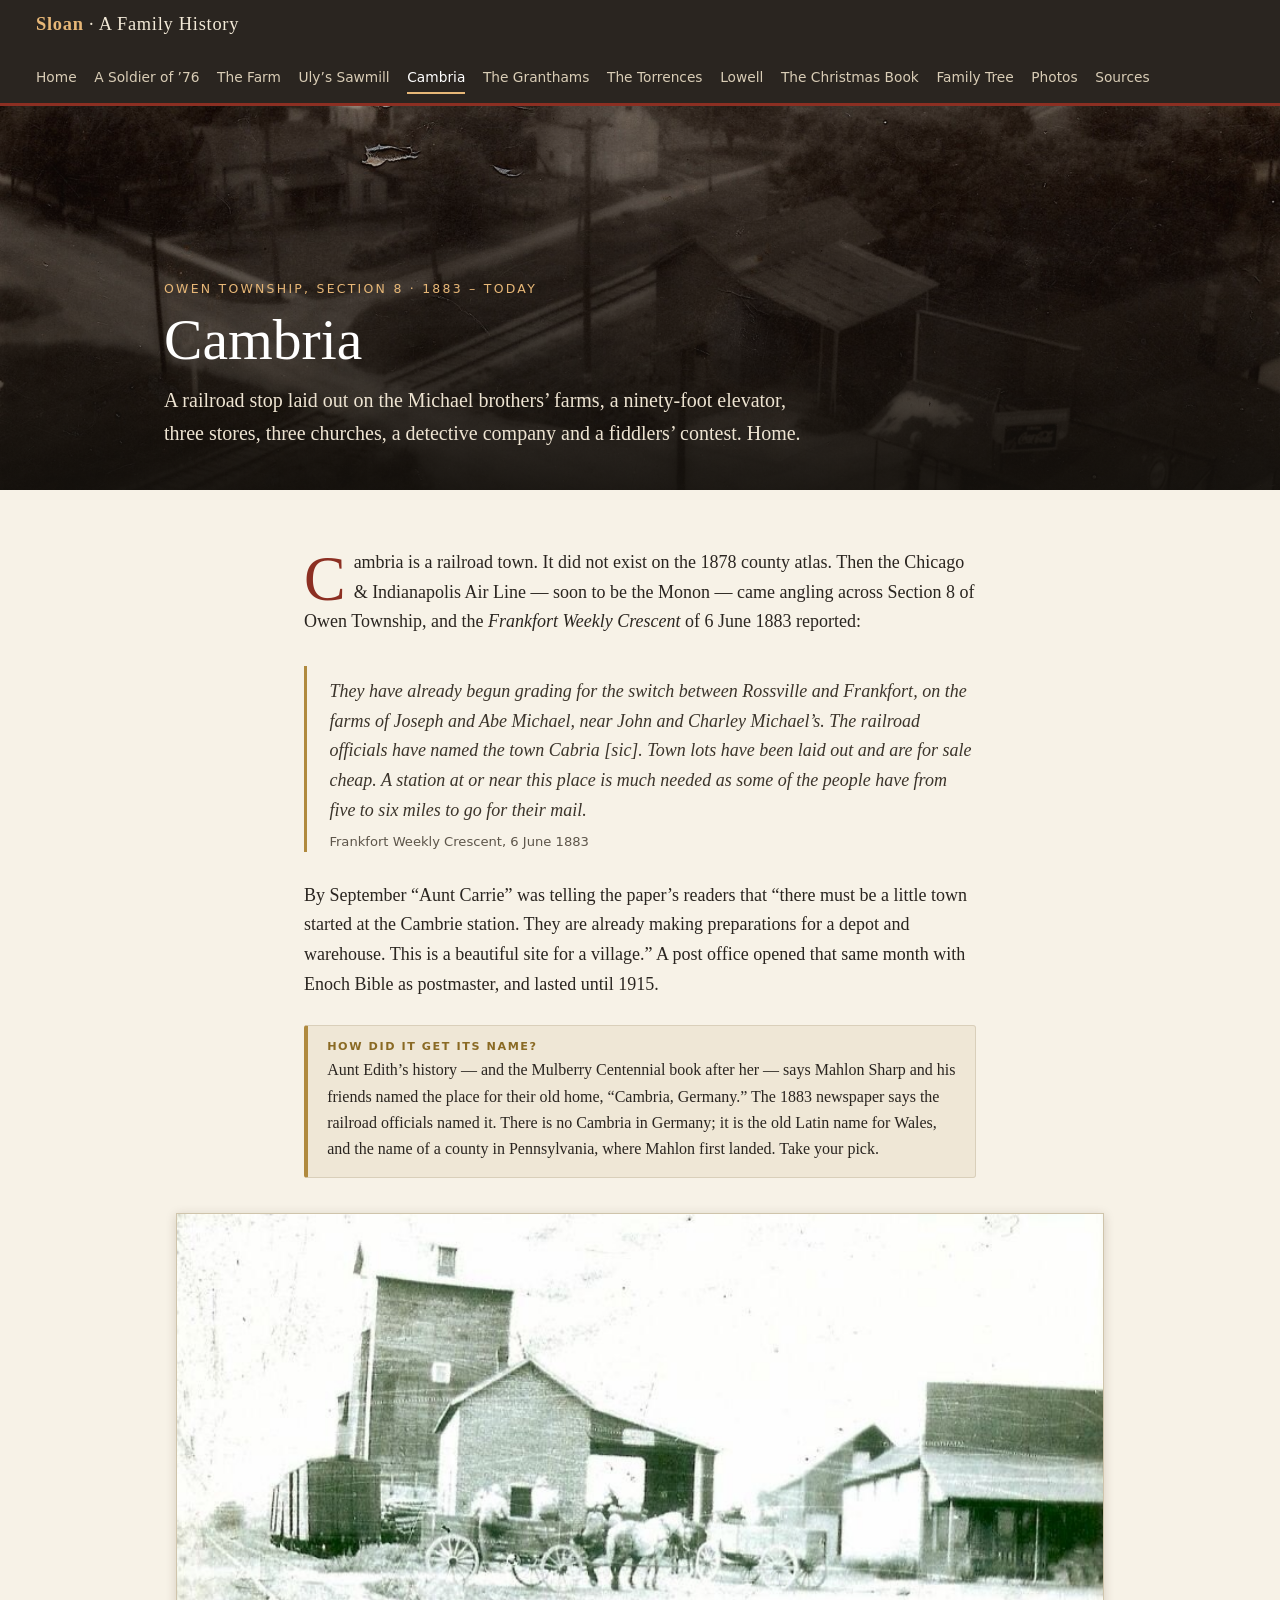
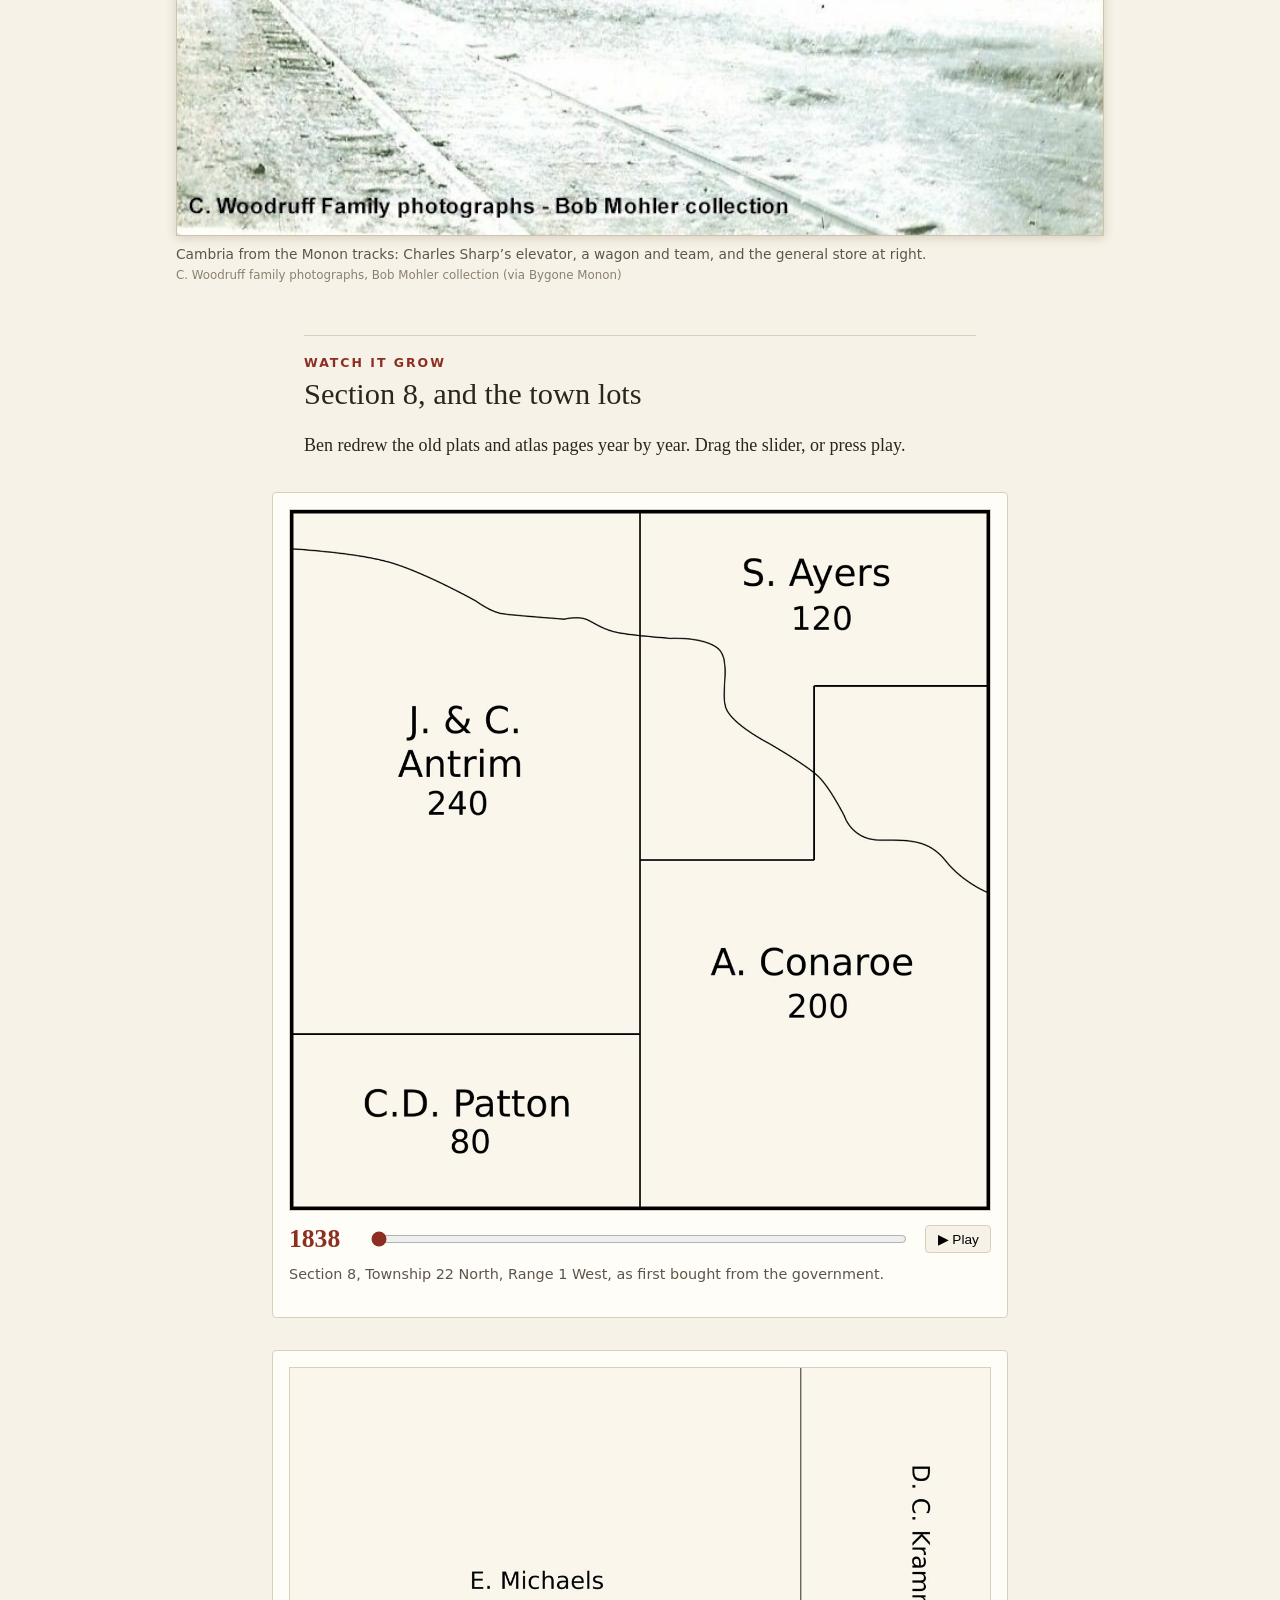
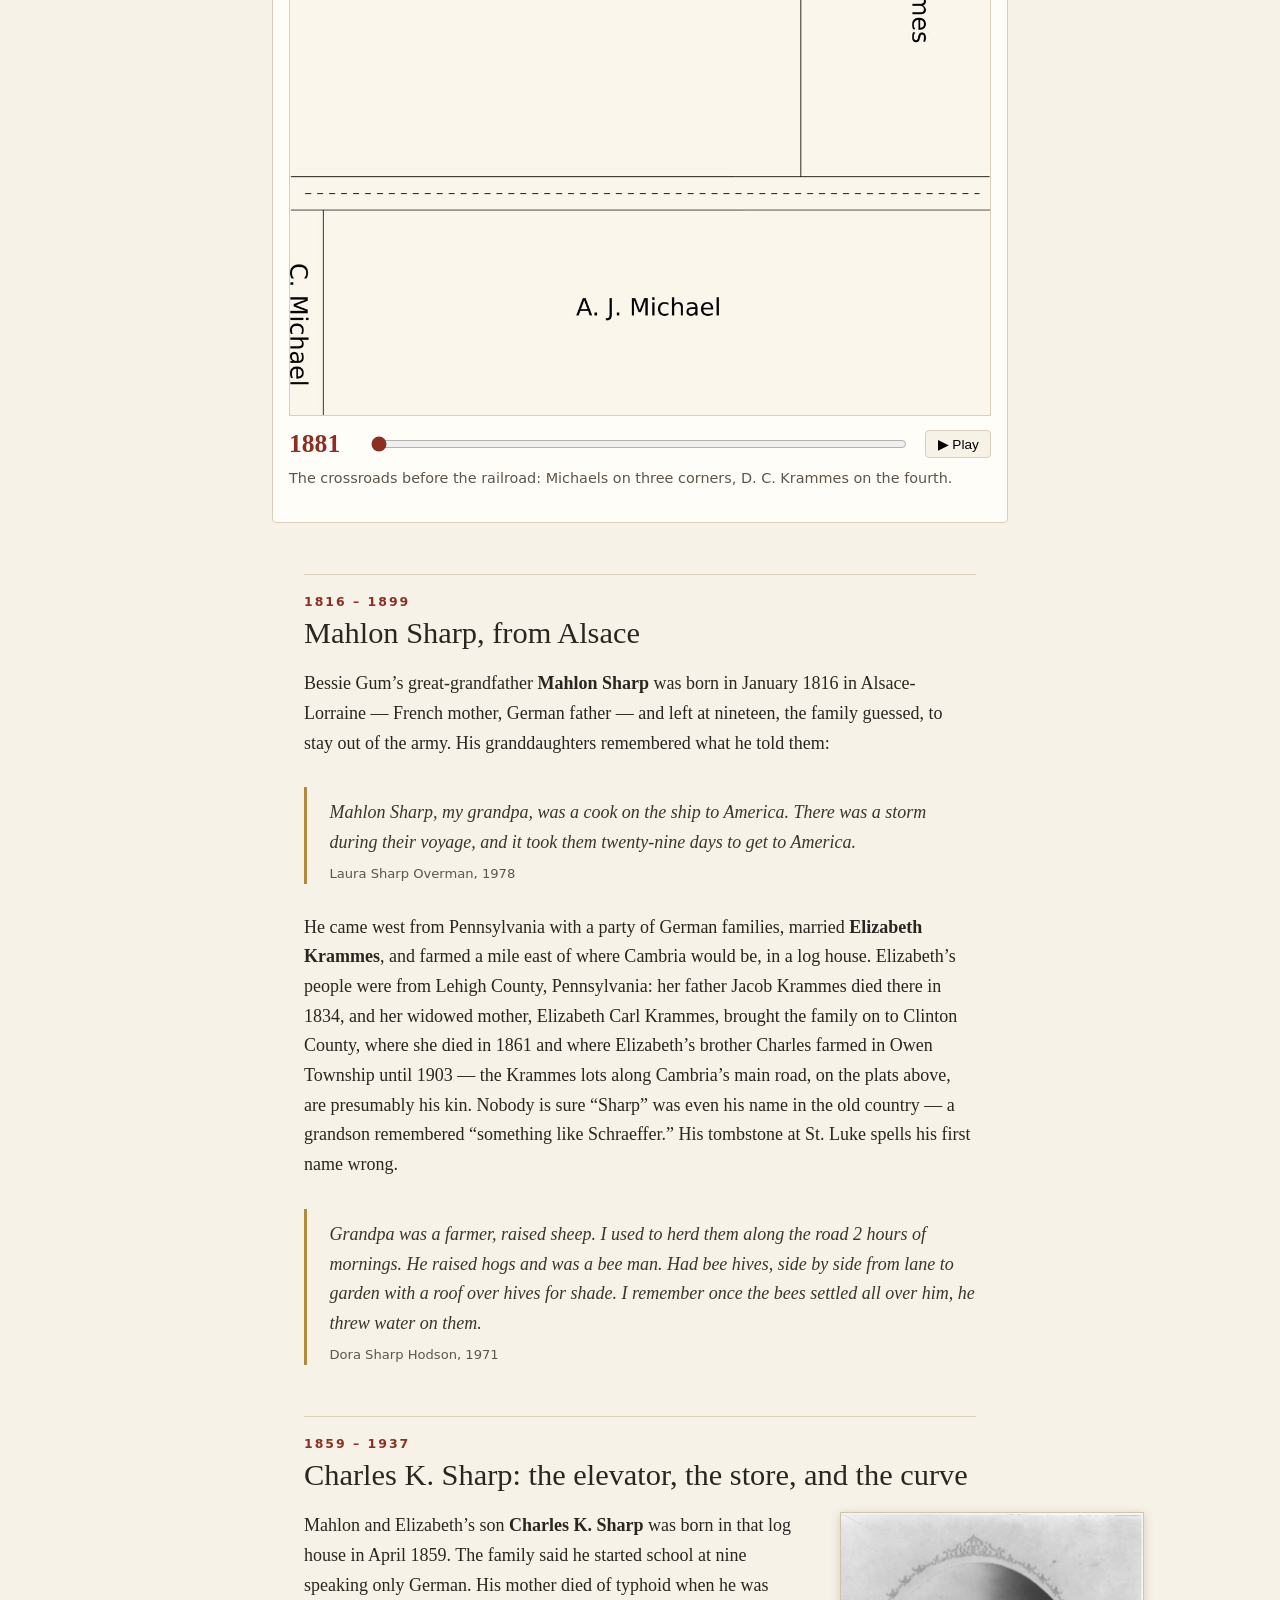
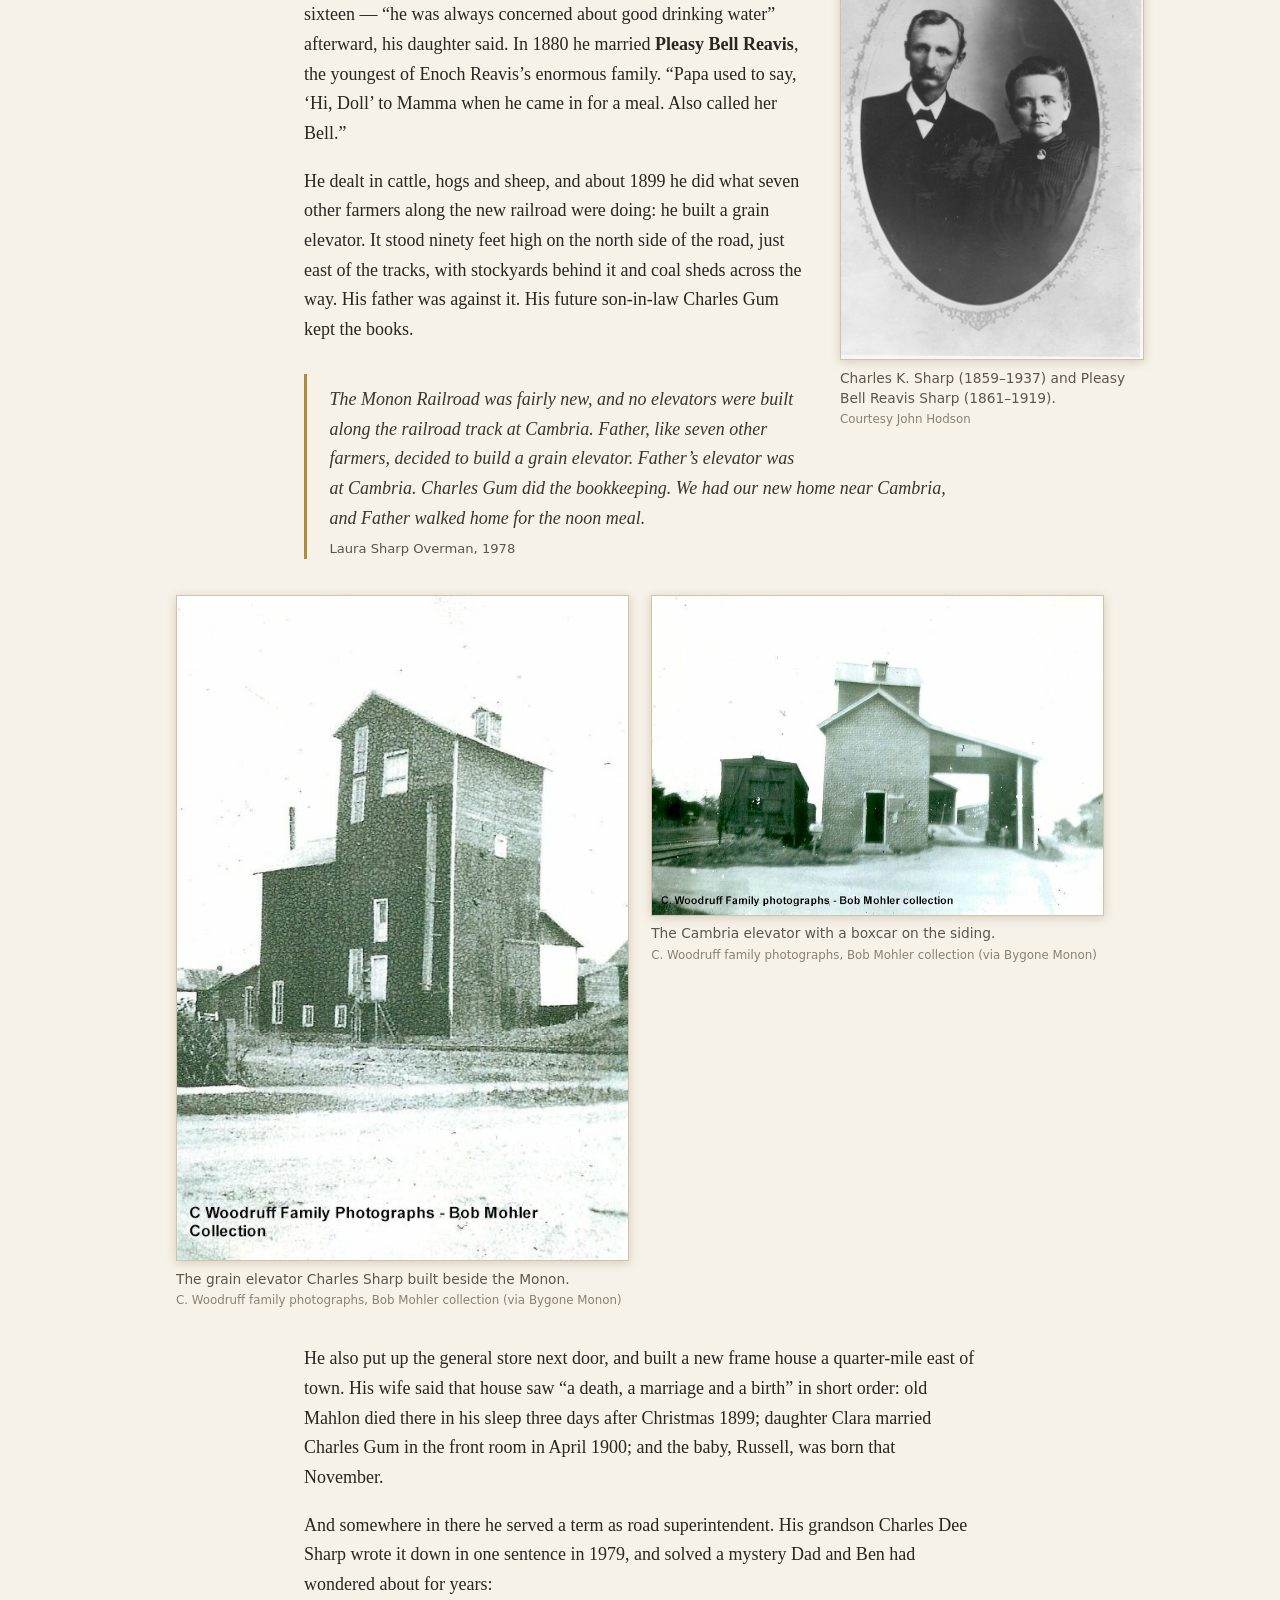
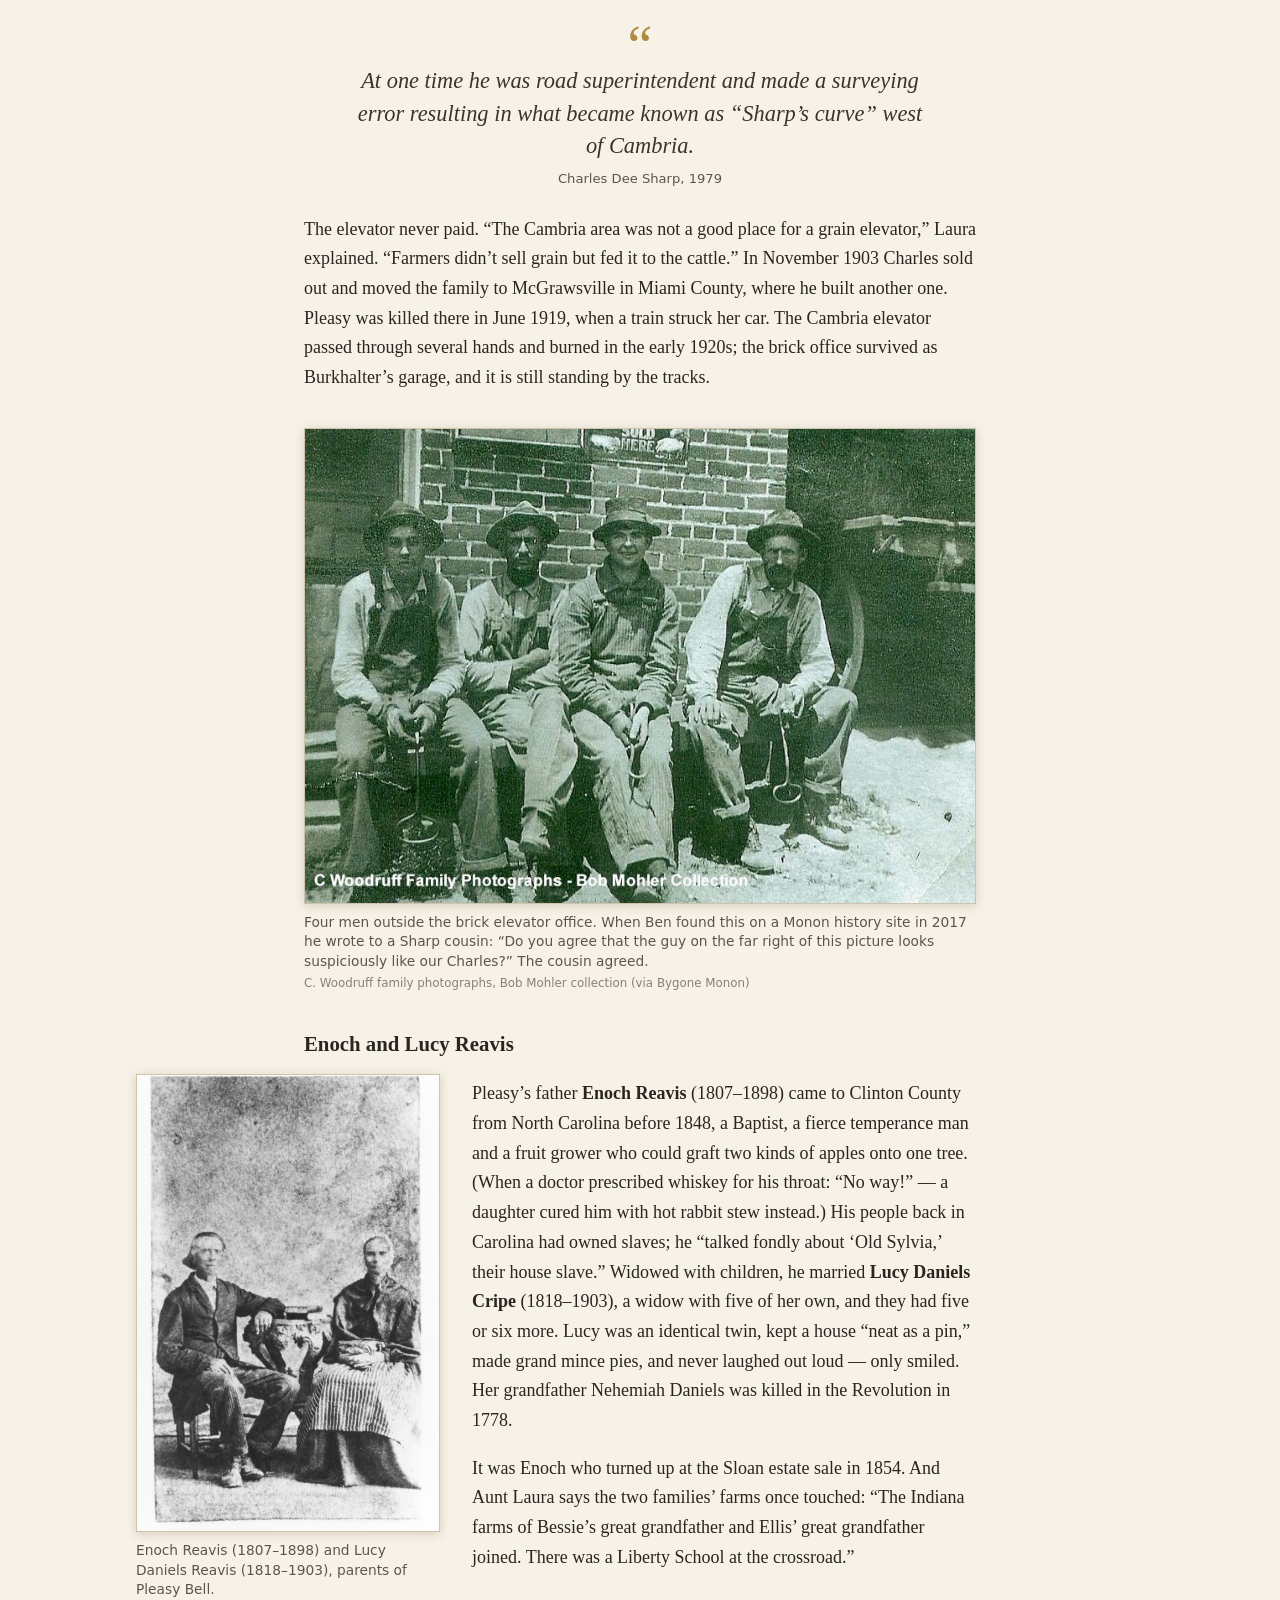
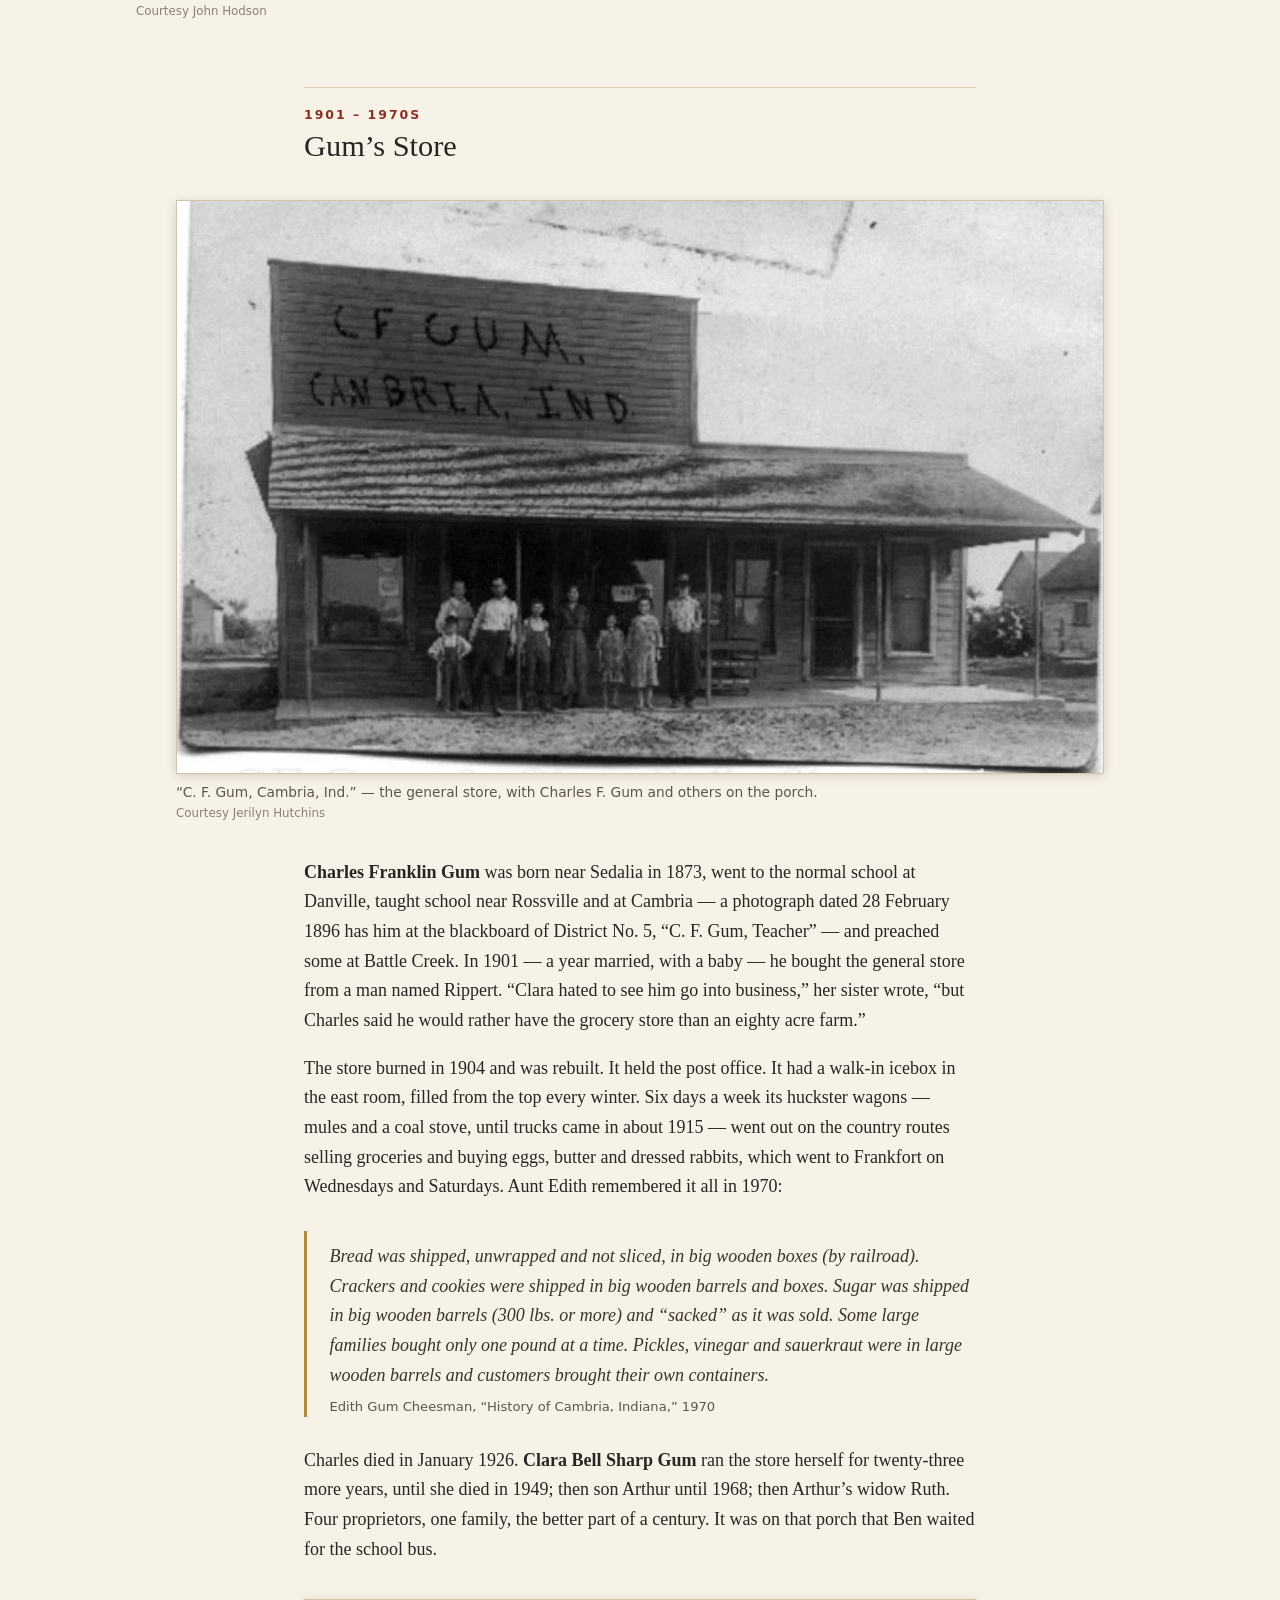
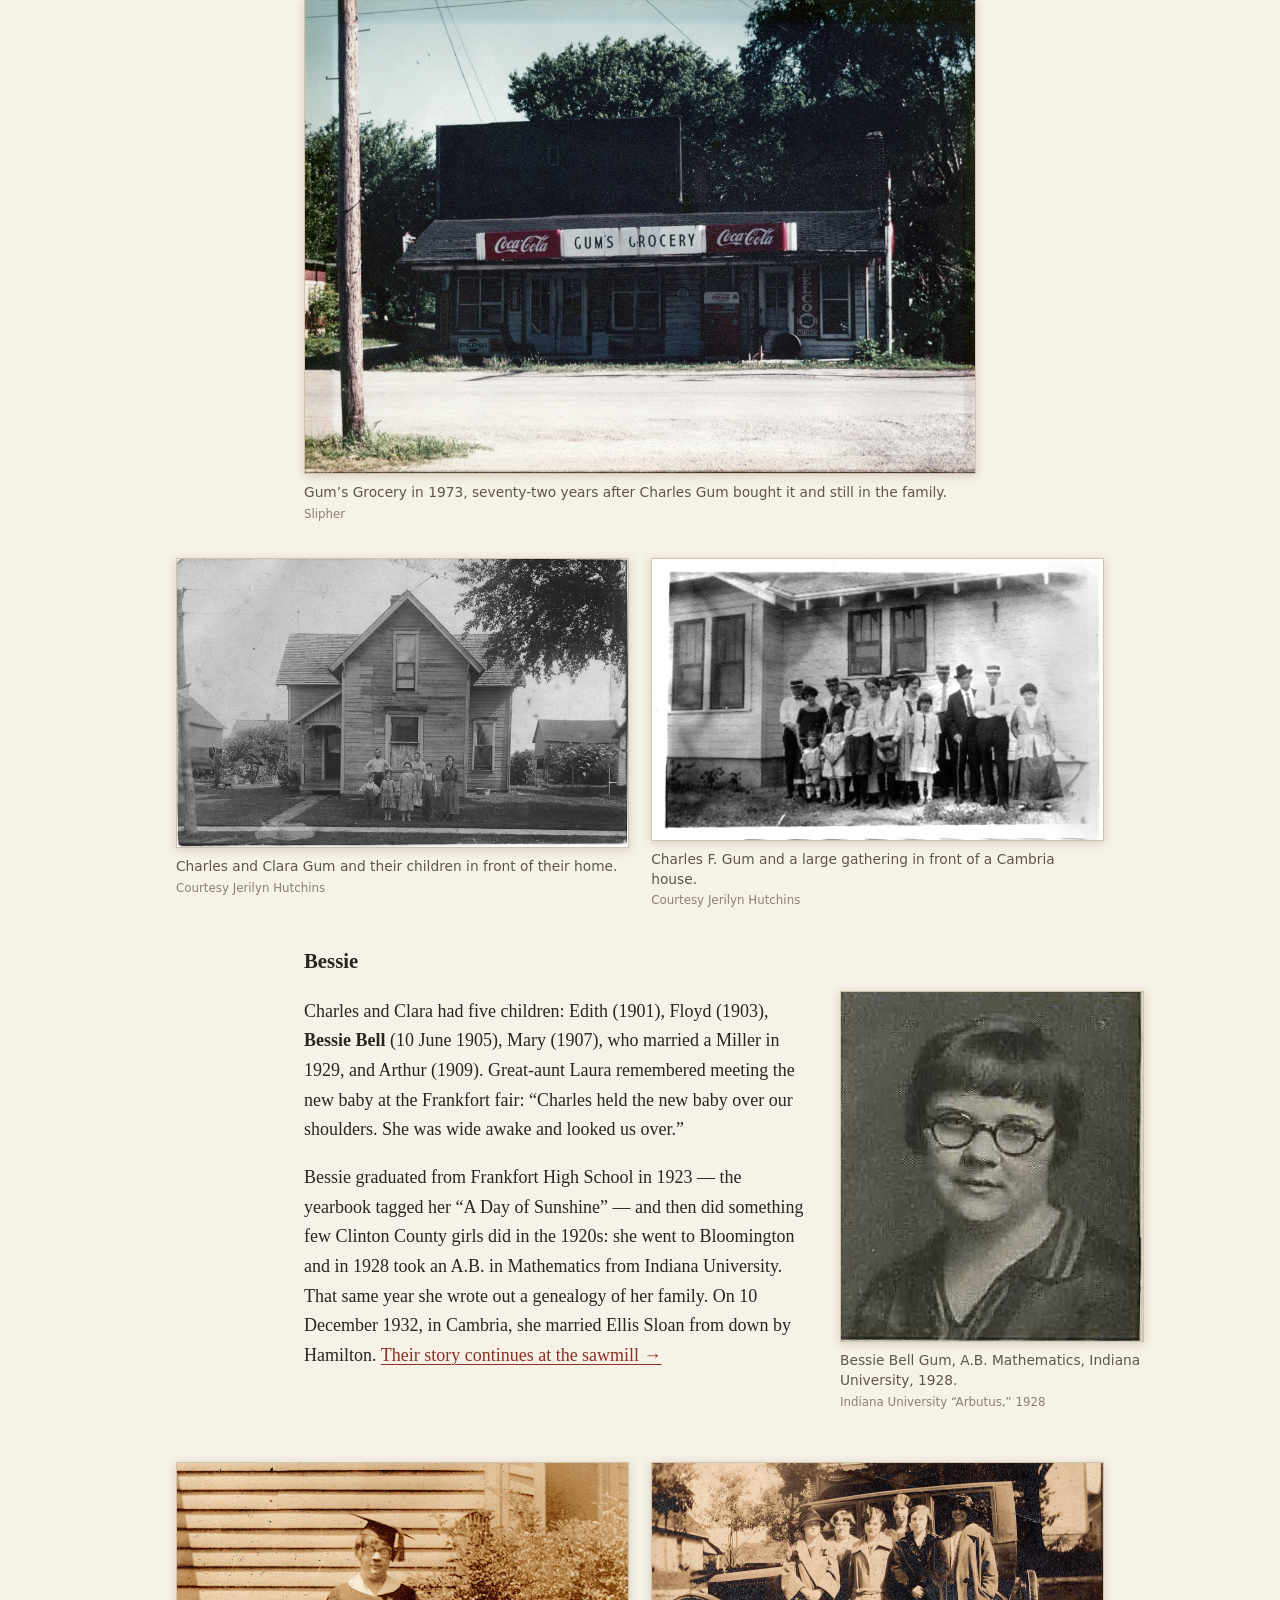
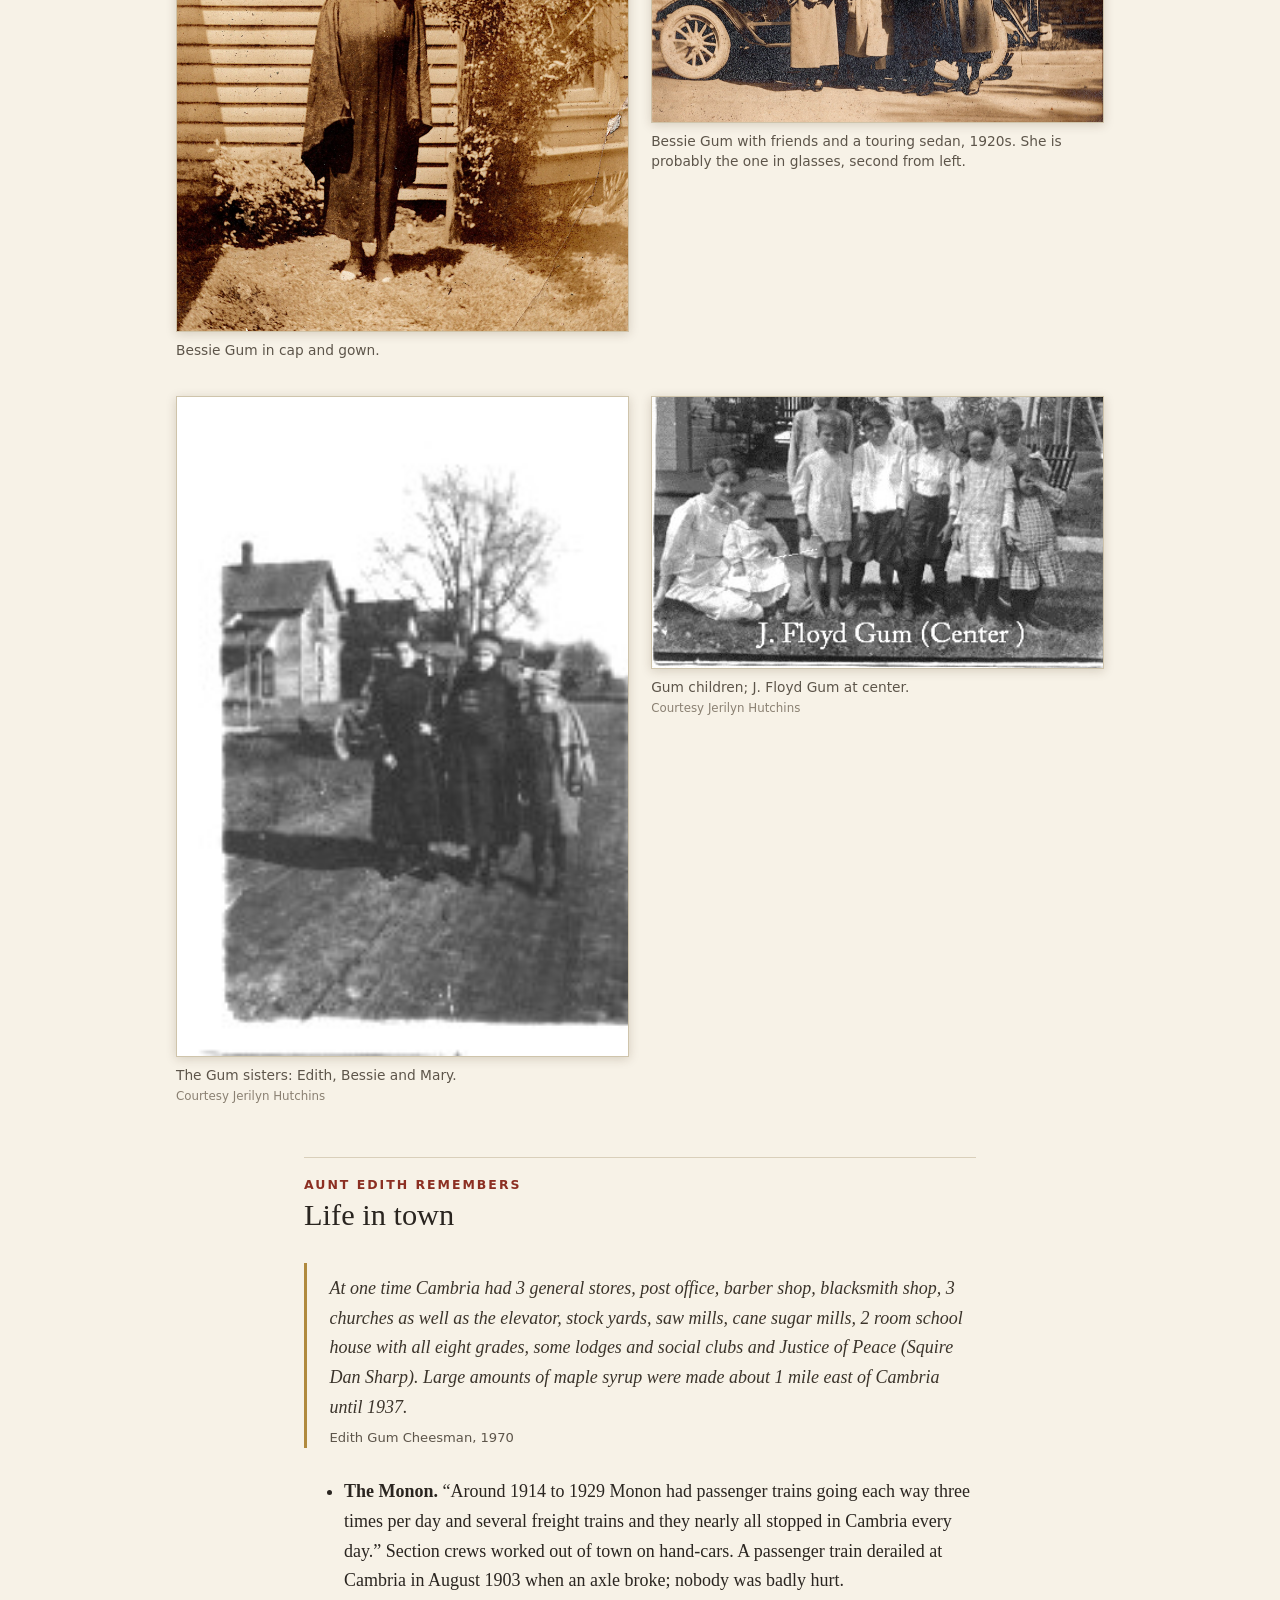
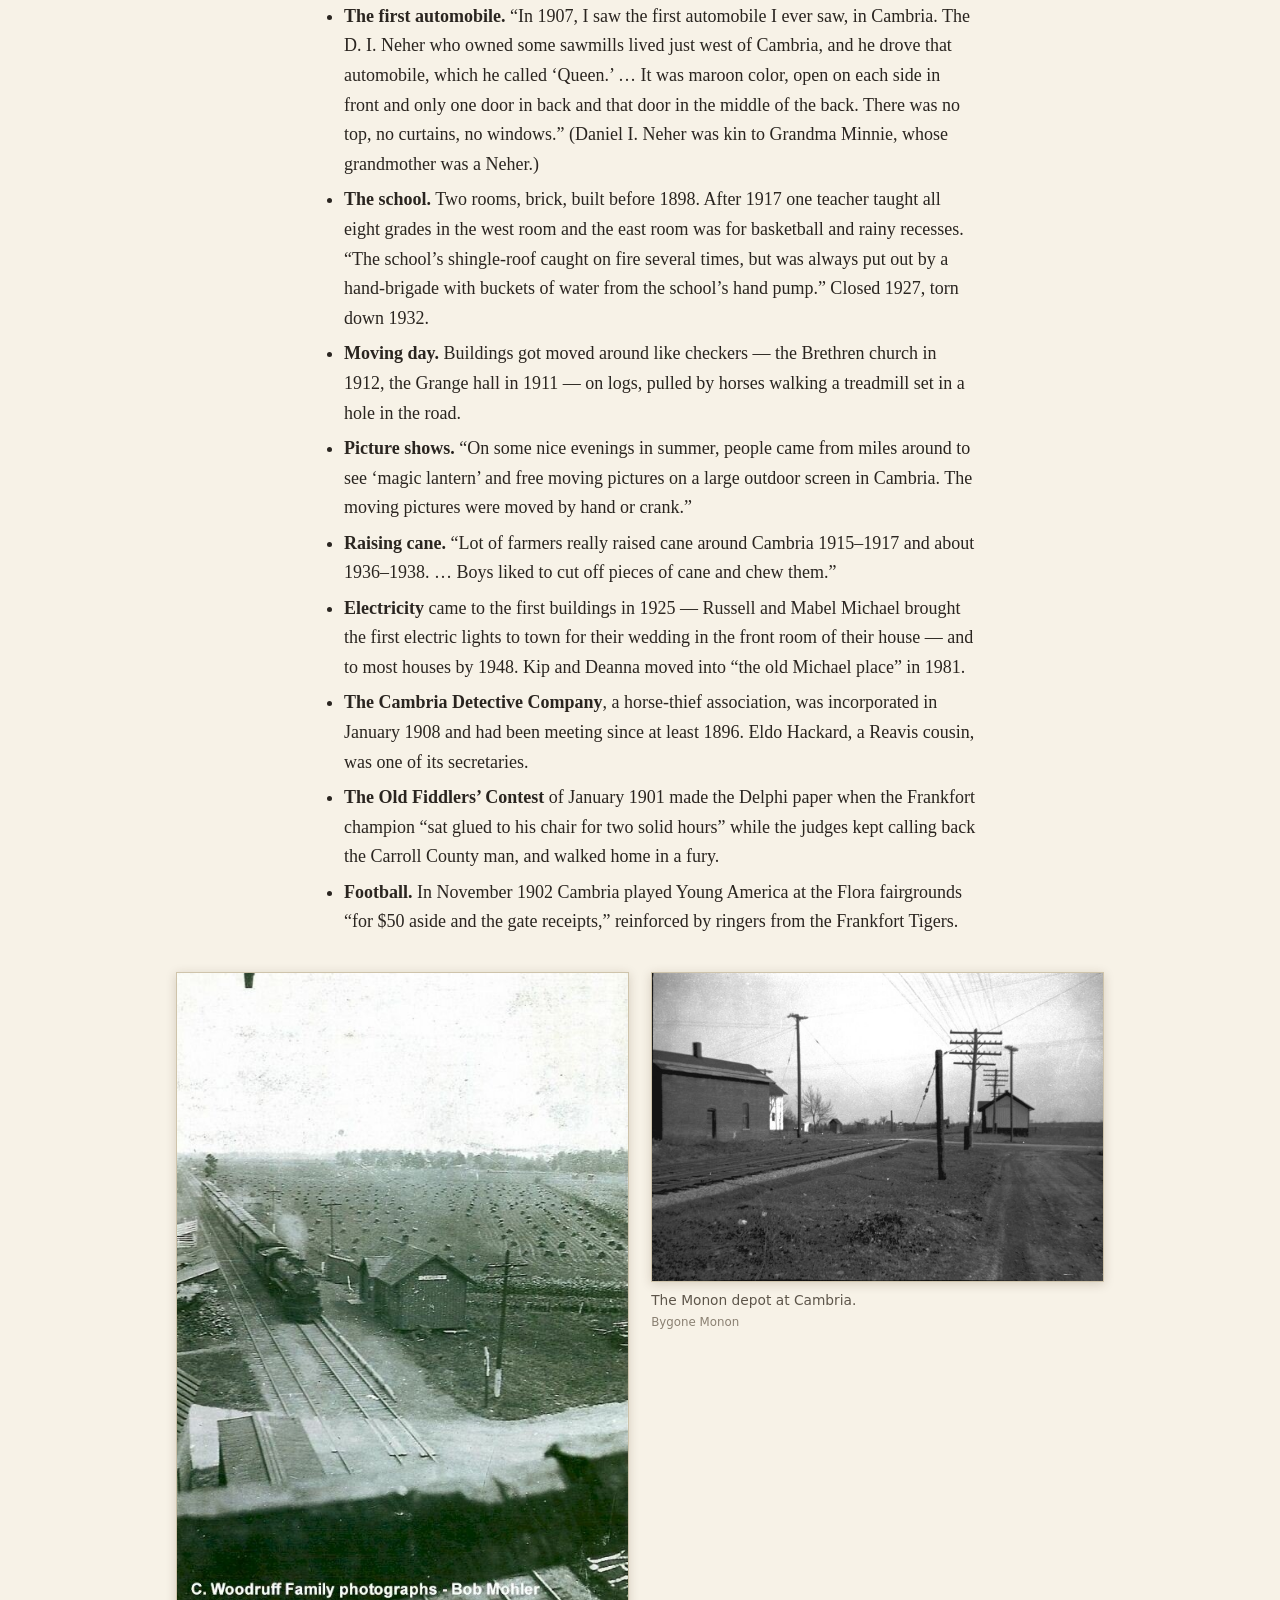
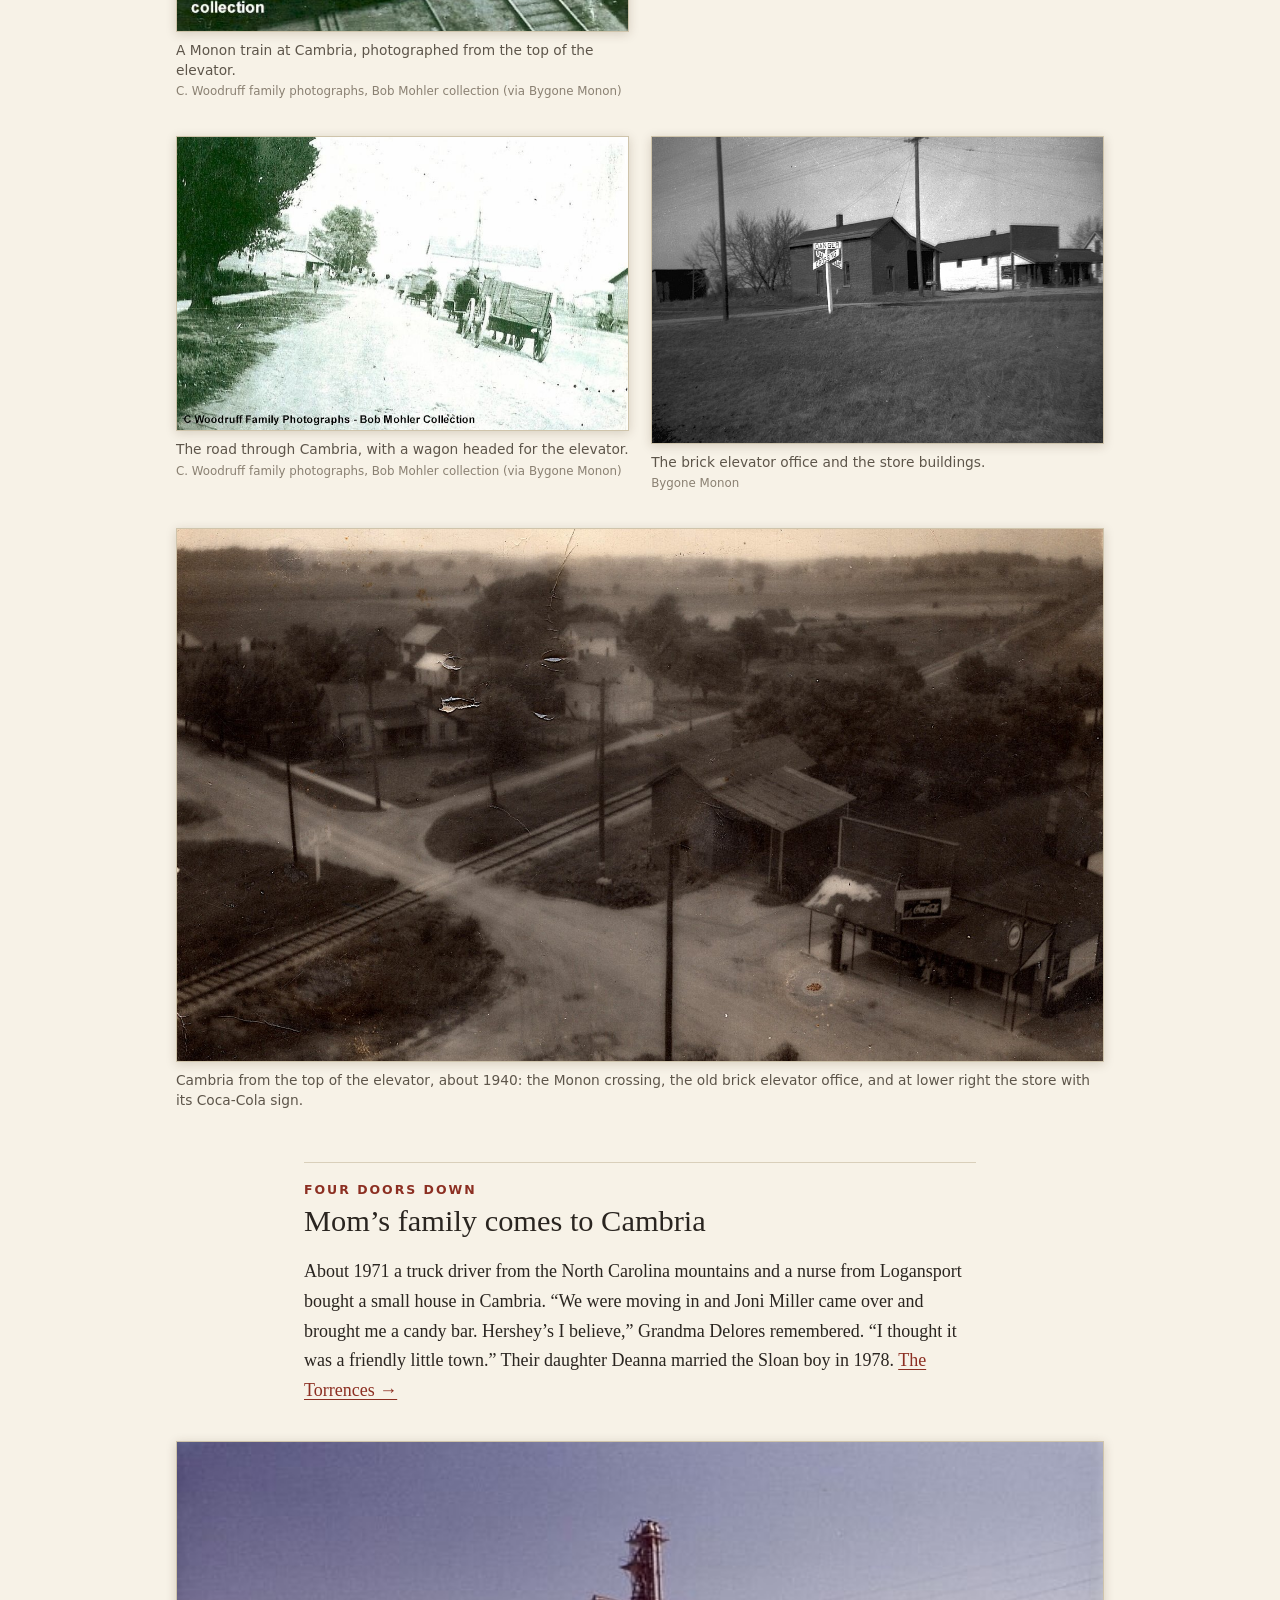
==== commit f90ac8aa: "Split Mom's Side into Grantham and Torrence pages Co-Authored-By: Claude Fable 5.1 <noreply@anthropi" ====
--- a/cambria.html
+++ b/cambria.html
@@ -1,9 +1,9 @@
 <!doctype html>
 <html lang="en"><head><meta charset="utf-8"><meta name="robots" content="noindex, nofollow"><meta name="viewport" content="width=device-width, initial-scale=1">
 <title>Cambria · The Sloans of Cambria</title>
-<link rel="stylesheet" href="css/style.css?v=1790881343"></head>
+<link rel="stylesheet" href="css/style.css?v=1790886452"></head>
 <body>
-<div class="site-head"><div class="wrap"><a class="brand" href="index.html"><b>Sloan</b> · A Family History</a><nav class="site-nav"><a href="index.html">Home</a><a href="south-carolina.html">A Soldier of ’76</a><a href="pioneers.html">The Farm</a><a href="sawmill.html">Uly’s Sawmill</a><a href="cambria.html" class=on>Cambria</a><a href="moms-side.html">Mom’s Side</a><a href="lowell.html">Lowell</a><a href="christmas-book.html">The Christmas Book</a><a href="tree.html">Family Tree</a><a href="gallery.html">Photos</a><a href="sources.html">Sources</a></nav></div></div>
+<div class="site-head"><div class="wrap"><a class="brand" href="index.html"><b>Sloan</b> · A Family History</a><nav class="site-nav"><a href="index.html">Home</a><a href="south-carolina.html">A Soldier of ’76</a><a href="pioneers.html">The Farm</a><a href="sawmill.html">Uly’s Sawmill</a><a href="cambria.html" class=on>Cambria</a><a href="grantham.html">The Granthams</a><a href="torrence.html">The Torrences</a><a href="lowell.html">Lowell</a><a href="christmas-book.html">The Christmas Book</a><a href="tree.html">Family Tree</a><a href="gallery.html">Photos</a><a href="sources.html">Sources</a></nav></div></div>
 <header class="hero " style="background-image:url('img/cambria-1940.jpg');background-position:center 55%"><div class="inner"><p class="kicker">Owen Township, Section 8 · 1883 – today</p><h1>Cambria</h1><p class="lede">A railroad stop laid out on the Michael brothers’ farms, a ninety-foot elevator, three stores, three churches, a detective company and a fiddlers’ contest. Home.</p></div></header>
 <main><div class="article">
 <p class="drop">Cambria is a railroad town. It did not exist on the 1878 county atlas. Then the Chicago &amp; Indianapolis Air Line — soon to be the Monon — came angling across Section 8 of Owen Township, and the <i>Frankfort Weekly Crescent</i> of 6 June 1883 reported:</p>
@@ -113,15 +113,15 @@
 <figure class="wide"><img src="img/cambria-1940.jpg" data-full="img/cambria-1940.jpg" alt="Cambria from the top of the elevator, about 1940: the Monon crossing, the old brick elevator office, and at lower right the store with its Coca-Cola sign." loading="lazy"><figcaption>Cambria from the top of the elevator, about 1940: the Monon crossing, the old brick elevator office, and at lower right the store with its Coca-Cola sign.</figcaption></figure>
 
 <h2><span class="yr">Four doors down</span>Mom’s family comes to Cambria</h2>
-<p>About 1971 a truck driver from the North Carolina mountains and a nurse from Logansport bought a small house in Cambria. “We were moving in and Joni Miller came over and brought me a candy bar. Hershey’s I believe,” Grandma Delores remembered. “I thought it was a friendly little town.” Their daughter Deanna married the Sloan boy in 1978. <a href="moms-side.html">Mom’s side →</a></p>
+<p>About 1971 a truck driver from the North Carolina mountains and a nurse from Logansport bought a small house in Cambria. “We were moving in and Joni Miller came over and brought me a candy bar. Hershey’s I believe,” Grandma Delores remembered. “I thought it was a friendly little town.” Their daughter Deanna married the Sloan boy in 1978. <a href="torrence.html">The Torrences →</a></p>
 
 <figure class="wide"><img src="img/cambria-1981.jpg" data-full="img/cambria-1981.jpg" alt="The brick office of the original elevator, with the 1942 co-op elevator behind it, 1981." loading="lazy"><figcaption>The brick office of the original elevator, with the 1942 co-op elevator behind it, 1981.<span class="credit">Tom Rankin photo, Rankin collection (via Bygone Monon)</span></figcaption></figure>
 
 <div class="timeview" data-frames='[{"y":"1998","src":"img/maps/aerial-1998.jpg","t":"Cambria from the air, 1998."},{"y":"2005","src":"img/maps/aerial-2005.jpg","t":"2005"},{"y":"2012","src":"img/maps/aerial-2012.jpg","t":"2012"},{"y":"2017","src":"img/maps/aerial-2017.jpg","t":"2017. The Monon tracks are long gone, but you can still see the diagonal they cut through town."}]'></div>
 
-<nav class="nextprev"><a href="sawmill.html"><span>Previous</span>← Uly’s Sawmill</a><a href="moms-side.html" style="text-align:right"><span>Next</span>Mom’s Side →</a></nav>
+<nav class="nextprev"><a href="sawmill.html"><span>Previous</span>← Uly’s Sawmill</a><a href="grantham.html" style="text-align:right"><span>Next</span>The Granthams →</a></nav>
 </div></main>
 <footer class="site-foot"><div class="wrap">Compiled from Ben Sloan’s research files (2017–2019) for the family of Harold “Kip” Sloan Jr. of Cambria, Indiana.
 Every photograph opens larger when clicked. See <a href="sources.html">Sources</a> for where everything came from and what is still unproven.</div></footer>
-<script src="js/site.js?v=1790881343"></script>
+<script src="js/site.js?v=1790886452"></script>
 </body></html>
